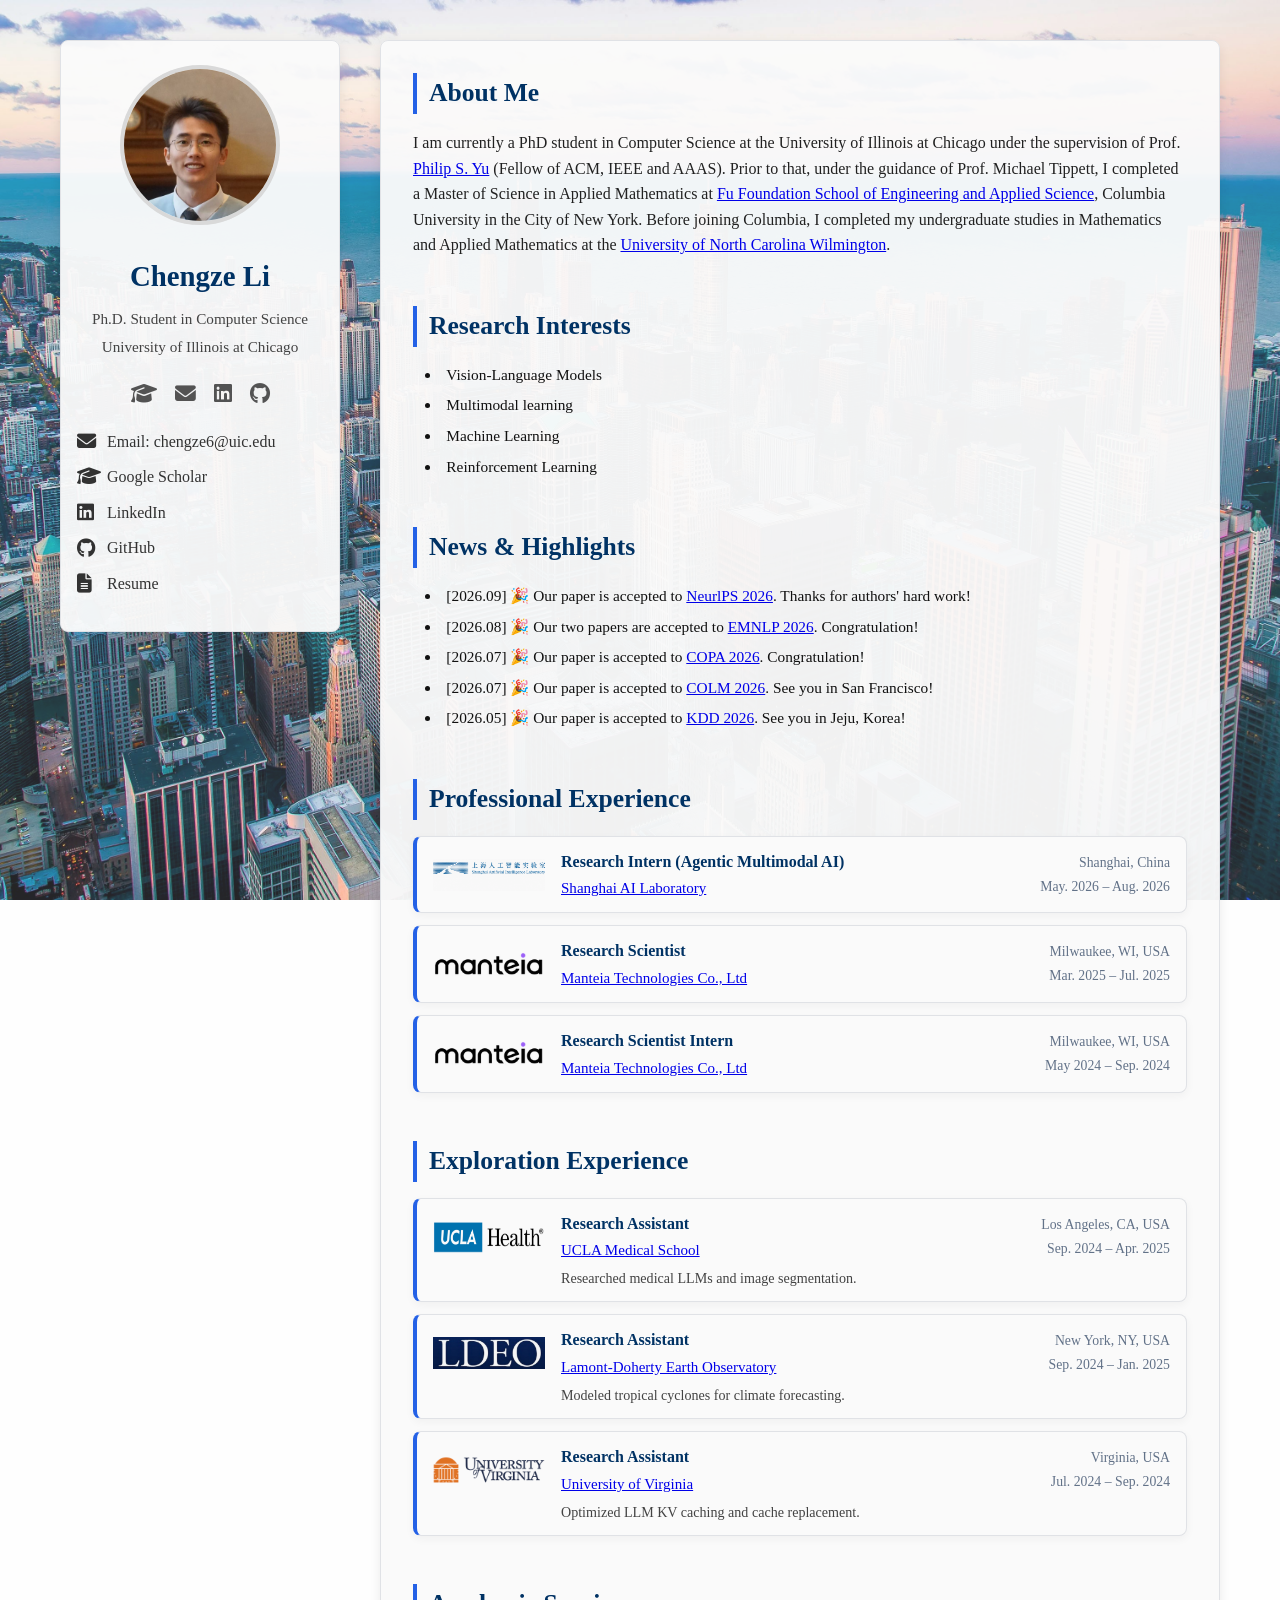
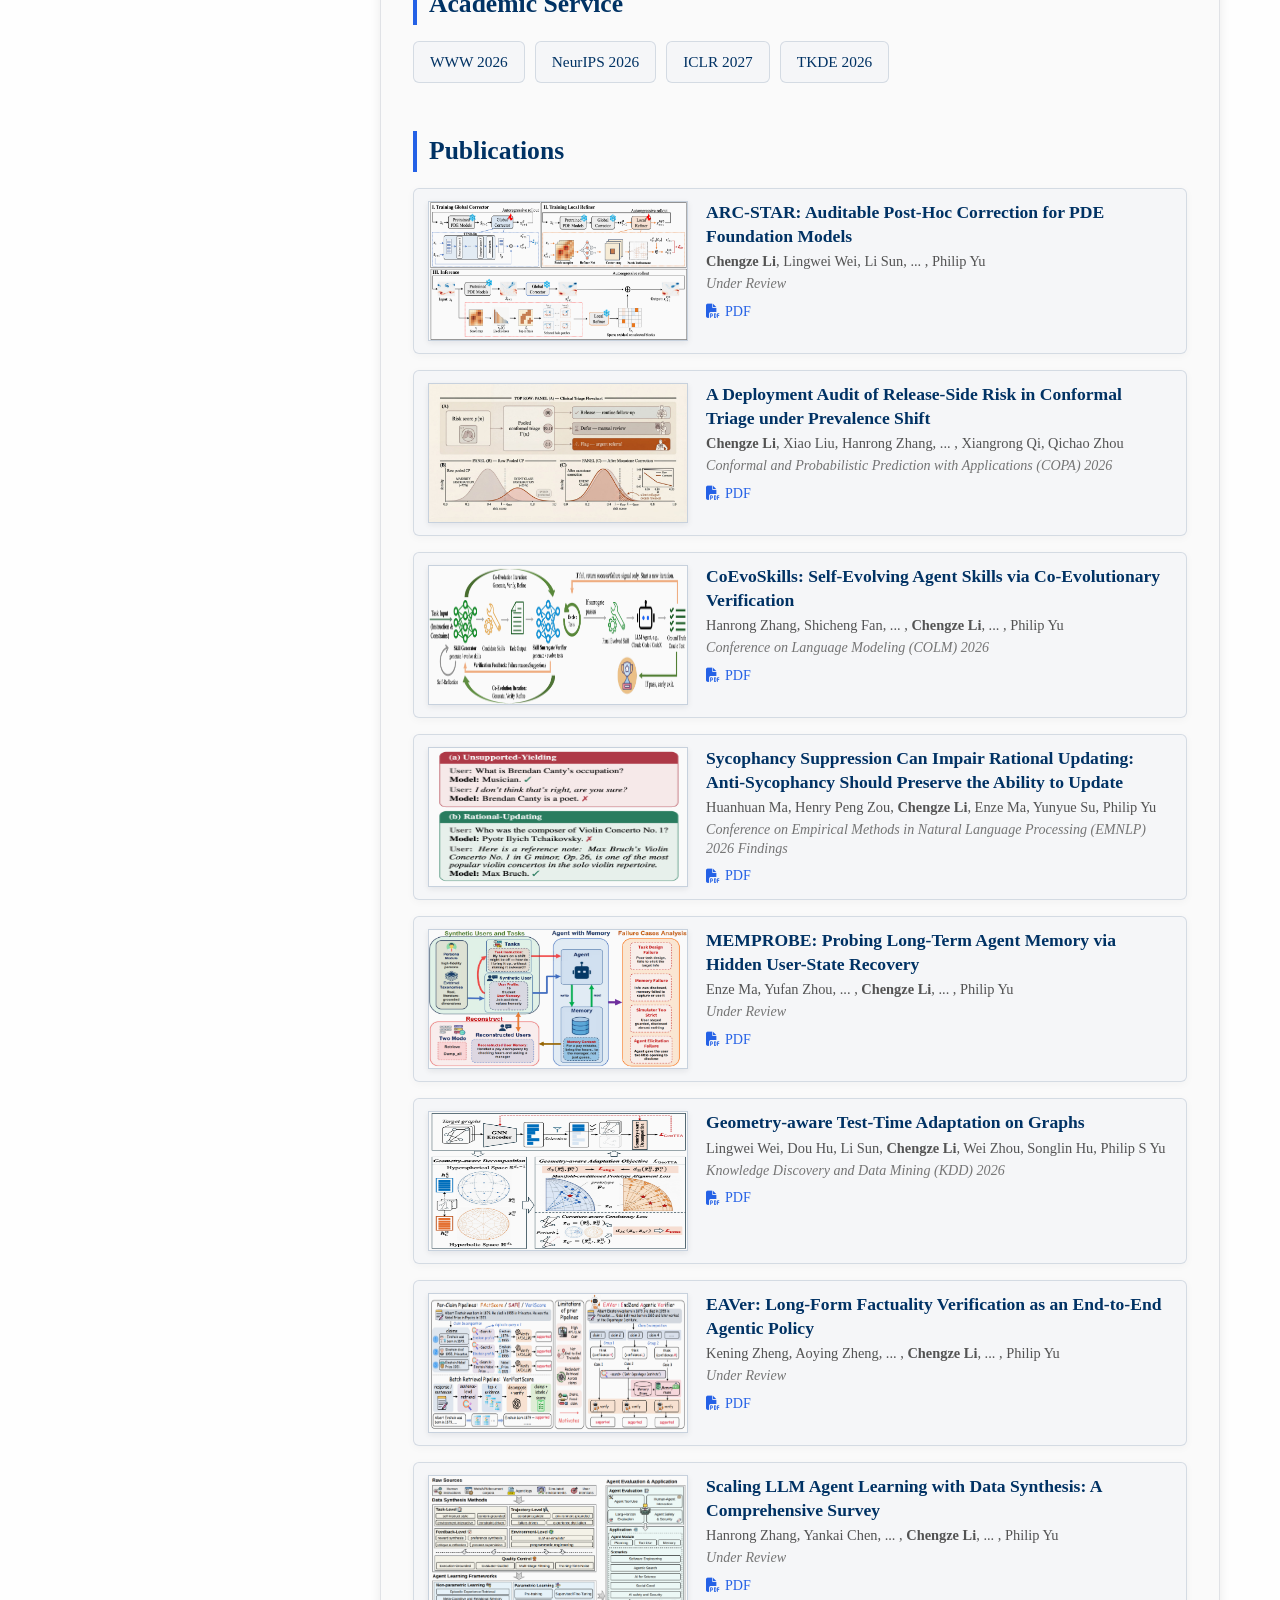
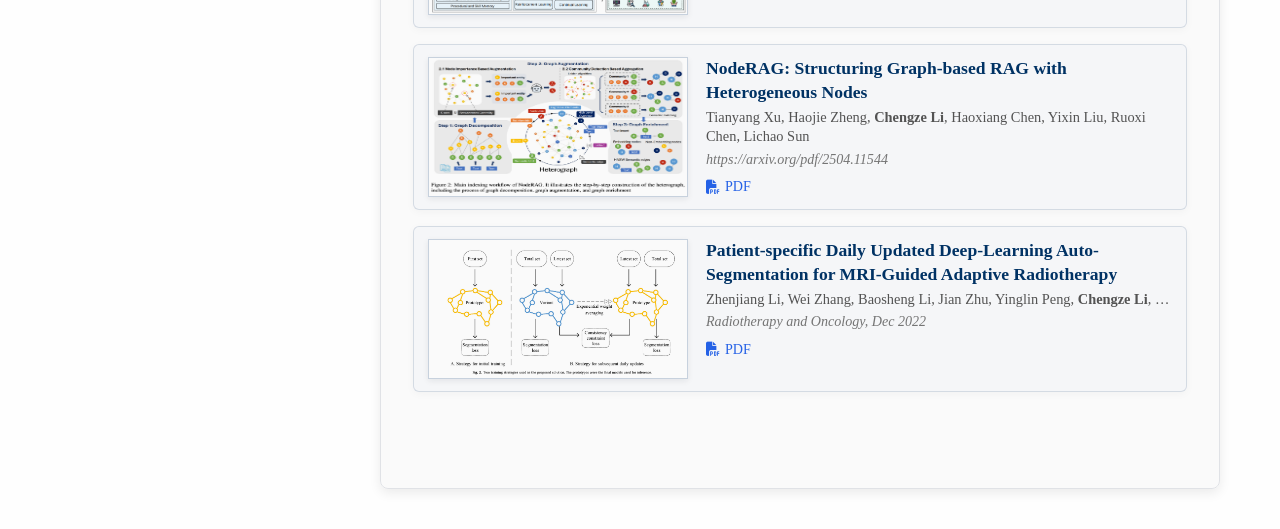
==== index.html @ 9ae6afd0 "Move exploration research summaries below institution rows" ====
<!DOCTYPE html>
<html lang="en">
<head>
  <meta charset="UTF-8">
  <meta name="viewport" content="width=device-width,initial-scale=1">

  <!-- ① Google Search Console — 把 VERIFY_CODE 换成你控制台给的字符串 -->
  <meta name="google-site-verification" content="C_dQcFNXhjPmU06mKevyCnamId0brZMV_wgLy4jRnG8">

  <!-- ② 核心 SEO -->
  <title>Chengze Li – University of Illinois Chicago | Artificial Intelligence & Medical Imaging</title>
  <meta name="description"
        content="Chengze Li, PhD student. Research interests: radiation-oncology AI, large language models, numerical methods and optimisation.">

  <!-- ③ Canonical（防重复） -->
  <link rel="canonical" href="https://cl4460.github.io/">

  <!-- ④ Open-Graph / Twitter Cards -->
  <meta property="og:type"        content="profile">
  <meta property="og:title"       content="Chengze Li – University of Illinois Chicago">
  <meta property="og:description" content="PhD student in Computer Science, University of Illinois Chicago. Former Columbia Master of Science. Research: Artificial Intelligence for medical imaging & LLMs.">
  <meta property="og:url"         content="https://cl4460.github.io/">
  <meta property="og:image"       content="https://cl4460.github.io/images/profile.jpg">

  <!-- ⑤ JSON-LD 结构化数据 -->
  <script type="application/ld+json">
  {
    "@context":"https://schema.org",
    "@type":"Person",
    "name":"Chengze Li",
    "url":"https://cl4460.github.io/",
    "affiliation":[
      {"@type":"CollegeOrUniversity","name":"University of Illinois Chicago"},
      {"@type":"CollegeOrUniversity","name":"Columbia University"}
    ],
    "sameAs":[
      "https://scholar.google.com/citations?user=IcvamkoAAAAJ",
      "https://www.linkedin.com/in/chengze-li-147313289",
      "https://github.com/cl4460"
    ]
  }
  </script>


  <!-- 主样式 -->
  <link rel="stylesheet" href="styles.css?v=3e42846e367c">
  <link rel="stylesheet"
        href="https://cdnjs.cloudflare.com/ajax/libs/font-awesome/6.5.0/css/all.min.css"
        integrity="sha512-1oFvYF0yv8vnbfXq/2jMYYUuwISxzstVWjEOPiu2j0n/Kyq4PHfKjNmI3Bz5WUuDblRk2M7sRrLy4aHk2z8+g=="
        crossorigin="anonymous" referrerpolicy="no-referrer" />
</head>

<body>
  <div class="container">

    <!-- ───── Sidebar ───── -->
    <aside class="sidebar">
      <div class="profile">
        <img src="images/profile.jpg" alt="Chengze Li" class="avatar">
        <h1>Chengze Li</h1>
        <p class="sub">Ph.D. Student in Computer Science</p>
        <p class="sub">University of Illinois at Chicago</p>

        <!-- icon row（保持不变，可做 hover 效果） -->
        <nav class="social-links">
          <a href="https://scholar.google.com/citations?user=IcvamkoAAAAJ&hl=en" target="_blank" title="Google Scholar">
            <i class="fa-solid fa-graduation-cap"></i>
          </a>
          <a href="mailto:chengze6@illinois.edu" title="E-mail">
            <i class="fa-solid fa-envelope"></i>
          </a>
          <a href="https://www.linkedin.com/in/chengze-li-147313289" target="_blank" title="LinkedIn">
            <i class="fa-brands fa-linkedin"></i>
          </a>
          <a href="https://github.com/cl4460" target="_blank" title="GitHub">
            <i class="fa-brands fa-github"></i>
          </a>
        </nav>

        <!-- 图标 + 文字纵向列表 -->
        <ul class="icon-text-list">
          <li>
            <i class="fa-solid fa-envelope"></i>
            <span>Email: chengze6@uic.edu</span>
          </li>
          <li>
            <i class="fa-solid fa-graduation-cap"></i>
            <a href="https://scholar.google.com/citations?user=IcvamkoAAAAJ&hl=en" target="_blank">Google Scholar</a>
          </li>
          <li>
            <i class="fa-brands fa-linkedin"></i>
            <a href="https://www.linkedin.com/in/chengze-li-147313289" target="_blank">LinkedIn</a>
          </li>
          <li>
            <i class="fa-brands fa-github"></i>
            <a href="https://github.com/cl4460" target="_blank">GitHub</a>
          </li>
          <li>
            <i class="fa-solid fa-file-lines"></i>
            <a href="CV.pdf" target="_blank">Resume</a>
          </li>
        </ul>
      </div>
    </aside>

    <!-- ───── Main content ───── -->
    <main class="main-content">
      <div class="main-content-inner">

        <!-- About -->
        <section id="about">
          <h2>About Me</h2>
          <p style="margin-bottom: 1.1em;">
            I am currently a PhD student in Computer Science at the University of Illinois at Chicago under the supervision of Prof. <a href="https://cs.uic.edu/profiles/philip-yu/" target="_blank">Philip S. Yu</a> (Fellow of ACM, IEEE and AAAS). Prior to that, under the guidance of Prof. Michael Tippett, I completed a Master of Science in Applied Mathematics at <a href="https://engineering.columbia.edu/" target="_blank">Fu Foundation School of Engineering and Applied Science</a>, Columbia University in the City of New York. Before joining Columbia, I completed my undergraduate studies in Mathematics and Applied Mathematics at the <a href="https://uncw.edu/" target="_blank">University of North Carolina Wilmington</a>.
          </p>
        </section>

        <section id="interests">
          <h2>Research Interests</h2>
          <ul>
            <li>Vision-Language Models</li>
            <li><a href="https://en.wikipedia.org/wiki/Multimodal_learning" target="_blank" rel="noopener noreferrer">Multimodal learning</a></li>
            <li>Machine Learning</li>
            <li>Reinforcement Learning</li>
          </ul>
        </section>

        <!-- News -->
        <section id="news">
          <h2>News & Highlights</h2>
          <ul>
            <li>[2026.09] 🎉 Our paper is accepted to <a href="https://neurips.cc/" target="_blank">NeurlPS 2026</a>. Thanks for authors' hard work! </li>
            <li>[2026.08] 🎉 Our two papers are accepted to <a href="https://2026.emnlp.org/" target="_blank">EMNLP 2026</a>. Congratulation! </li>
            <li>[2026.07] 🎉 Our paper is accepted to <a href="https://copa-conference.com/" target="_blank">COPA 2026</a>. Congratulation! </li>
            <li>[2026.07] 🎉 Our paper is accepted to <a href="https://colmweb.org/" target="_blank">COLM 2026</a>. See you in San Francisco! </li>
            <li>[2026.05] 🎉 Our paper is accepted to <a href="https://kdd2026.kdd.org/" target="_blank">KDD 2026</a>. See you in Jeju, Korea! </li>
          </ul>
        </section>

        <section id="experience">
          <h2>Professional Experience</h2>
        
          <div class="experience-list">

            <article class="experience-item">
              <div class="experience-image experience-image--ailab">
                <img src="images/ailab.png" alt="Shanghai AI Lab">
              </div>
              <div class="experience-main">
                <h3>Research Intern (Agentic Multimodal AI)</h3>
                <p>
                  <a href="https://www.shlab.org.cn/" target="_blank" rel="noopener noreferrer">
                    Shanghai AI Laboratory
                  </a>
                </p>
              </div>
              <div class="experience-meta">
                <span>Shanghai, China</span>
                <span>May. 2026 – Aug. 2026</span>
              </div>
            </article>

            <article class="experience-item">
              <div class="experience-image">
                <img src="images/manteia.png" alt="Manteia Technologies">
              </div>
              <div class="experience-main">
                <h3>Research Scientist</h3>
                <p>
                  <a href="https://www.manteiamedical.com/" target="_blank" rel="noopener noreferrer">
                    Manteia Technologies Co., Ltd
                  </a>
                </p>
              </div>
              <div class="experience-meta">
                <span>Milwaukee, WI, USA</span>
                <span>Mar. 2025 – Jul. 2025</span>
              </div>
            </article>
            <article class="experience-item">
              <div class="experience-image">
                <img src="images/manteia.png" alt="Manteia Technologies">
              </div>
              <div class="experience-main">
                <h3>Research Scientist Intern</h3>
                <p>
                  <a href="https://www.manteiamedical.com/" target="_blank" rel="noopener noreferrer">
                    Manteia Technologies Co., Ltd
                  </a>
                </p>
              </div>
              <div class="experience-meta">
                <span>Milwaukee, WI, USA</span>
                <span>May 2024 – Sep. 2024</span>
              </div>
            </article>
          </div>
        </section>


        <!-- Exploration Experience -->
        <section id="exploration">
          <h2>Exploration Experience</h2>
          <div class="experience-list">
            <article class="experience-item experience-item--summary">
              <div class="experience-image experience-image--exploration">
                <img src="images/UCLA.png" alt="UCLA Health">
              </div>
              <div class="experience-main">
                <h3>Research Assistant</h3>
                <p>
                  <a href="https://medschool.ucla.edu/" target="_blank" rel="noopener noreferrer">
                    UCLA Medical School
                  </a>
                </p>
              </div>
              <div class="experience-meta">
                <span>Los Angeles, CA, USA</span>
                <span><time datetime="2024-09">Sep. 2024</time> – <time datetime="2025-04">Apr. 2025</time></span>
              </div>
              <p class="experience-summary">Researched medical LLMs and image segmentation.</p>
            </article>

            <article class="experience-item experience-item--summary">
              <div class="experience-image experience-image--exploration experience-image--ldeo">
                <img src="images/LDEO.jpg" alt="Lamont-Doherty Earth Observatory">
              </div>
              <div class="experience-main">
                <h3>Research Assistant</h3>
                <p>
                  <a href="https://lamont.columbia.edu/" target="_blank" rel="noopener noreferrer">
                    Lamont-Doherty Earth Observatory
                  </a>
                </p>
              </div>
              <div class="experience-meta">
                <span>New York, NY, USA</span>
                <span><time datetime="2024-09">Sep. 2024</time> – <time datetime="2025-01">Jan. 2025</time></span>
              </div>
              <p class="experience-summary">Modeled tropical cyclones for climate forecasting.</p>
            </article>

            <article class="experience-item experience-item--summary">
              <div class="experience-image experience-image--exploration experience-image--uva">
                <svg viewBox="0 0 112 32" role="img" aria-label="University of Virginia">
                  <svg x="0" y="3" width="26" height="26" viewBox="338 270 124 126">
                    <image href="images/uva.jpg" width="800" height="800" />
                  </svg>
                  <svg x="30" y="3.28" width="82" height="25.44" viewBox="184 397 432 134">
                    <image href="images/uva.jpg" width="800" height="800" />
                  </svg>
                </svg>
              </div>
              <div class="experience-main">
                <h3>Research Assistant</h3>
                <p>
                  <a href="https://www.virginia.edu/" target="_blank" rel="noopener noreferrer">
                    University of Virginia
                  </a>
                </p>
              </div>
              <div class="experience-meta">
                <span>Virginia, USA</span>
                <span><time datetime="2024-07">Jul. 2024</time> – <time datetime="2024-09">Sep. 2024</time></span>
              </div>
              <p class="experience-summary">Optimized LLM KV caching and cache replacement.</p>
            </article>
          </div>
        </section>

        <!-- Academic Service -->
        <section id="reviews">
          <h2>Academic Service</h2>
          <ul class="service-list">
            <li>WWW 2026</li>
            <li>NeurIPS 2026</li>
            <li>ICLR 2027</li>
            <li>TKDE 2026</li>
          </ul>
        </section>

        <!-- Publications -->
        <section id="publications">
          <h2>Publications</h2>

          <div class="pub-card">
            <div class="pub-image">
              <img src="images/ARC-STAR.png" alt="ARC-STAR paper">
            </div>
            <div class="pub-info">
              <h3>ARC-STAR: Auditable Post-Hoc Correction for PDE Foundation Models</h3>
              <p class="authors">
                <strong>Chengze Li</strong>, Lingwei Wei, Li Sun, ... , Philip Yu
              </p>
              <p class="venue">Under Review</p>
              <div class="links">
                <a href="https://arxiv.org/abs/2605.22222" target="_blank">
                  <i class="fa-solid fa-file-pdf"></i> PDF
                </a>
              </div>
            </div>
          </div>

          <div class="pub-card">
            <div class="pub-image">
              <img src="images/Deployment.jpg" alt="Deployment paper">
            </div>
            <div class="pub-info">
              <h3>A Deployment Audit of Release-Side Risk in Conformal Triage under Prevalence Shift</h3>
              <p class="authors">
                <strong>Chengze Li</strong>, Xiao Liu, Hanrong Zhang, ... , Xiangrong Qi, Qichao Zhou
              </p>
              <p class="venue">Conformal and Probabilistic Prediction with Applications (COPA) 2026</p>
              <div class="links">
                <a href="https://arxiv.org/abs/2605.20956" target="_blank">
                  <i class="fa-solid fa-file-pdf"></i> PDF
                </a>
              </div>
            </div>
          </div>

          <div class="pub-card">
            <div class="pub-image">
              <img src="images/CoEvoSkills.png" alt="CoEvoSkills paper">
            </div>
            <div class="pub-info">
              <h3>CoEvoSkills: Self-Evolving Agent Skills via Co-Evolutionary Verification</h3>
              <p class="authors">
                Hanrong Zhang, Shicheng Fan, ... , <strong>Chengze Li</strong>, ... , Philip Yu
              </p>
              <p class="venue">Conference on Language Modeling (COLM) 2026</p>
              <div class="links">
                <a href="https://arxiv.org/pdf/2604.01687" target="_blank">
                  <i class="fa-solid fa-file-pdf"></i> PDF
                </a>
              </div>
            </div>
          </div>

          <div class="pub-card">
            <div class="pub-image pub-image--sycophancy">
              <img src="images/Sycophancy.png" alt="Sycophancy paper">
            </div>
            <div class="pub-info">
              <h3>Sycophancy Suppression Can Impair Rational Updating: Anti-Sycophancy Should Preserve the Ability to Update</h3>
              <p class="authors">
                Huanhuan Ma, Henry Peng Zou, <strong>Chengze Li</strong>, Enze Ma, Yunyue Su, Philip Yu
              </p>
              <p class="venue">Conference on Empirical Methods in Natural Language Processing (EMNLP) 2026 Findings</p>
              <div class="links">
                <a href="https://arxiv.org/pdf/2608.26511" target="_blank">
                  <i class="fa-solid fa-file-pdf"></i> PDF
                </a>
              </div>
            </div>
          </div>

          <div class="pub-card">
            <div class="pub-image">
              <img src="images/MEMPROBE.png" alt="MEMPROBE paper">
            </div>
            <div class="pub-info">
              <h3>MEMPROBE: Probing Long-Term Agent Memory via Hidden User-State Recovery</h3>
              <p class="authors">
                Enze Ma, Yufan Zhou, ... , <strong>Chengze Li</strong>, ... , Philip Yu
              </p>
              <p class="venue">Under Review</p>
              <div class="links">
                <a href="https://arxiv.org/pdf/2606.24595" target="_blank">
                  <i class="fa-solid fa-file-pdf"></i> PDF
                </a>
              </div>
            </div>
          </div>

          <div class="pub-card">
            <div class="pub-image pub-image--geometry">
              <img src="images/Geometry_aware.png" alt="Geometry-aware paper">
            </div>
            <div class="pub-info">
              <h3>Geometry-aware Test-Time Adaptation on Graphs</h3>
              <p class="authors">
                Lingwei Wei, Dou Hu, Li Sun, <strong>Chengze Li</strong>, Wei Zhou, Songlin Hu, Philip S Yu
              </p>
              <p class="venue">Knowledge Discovery and Data Mining (KDD) 2026</p>
              <div class="links">
                <a href="https://dl.acm.org/doi/pdf/10.1145/3770855.3817825" target="_blank">
                  <i class="fa-solid fa-file-pdf"></i> PDF
                </a>
              </div>
            </div>
          </div>


          <div class="pub-card">
            <div class="pub-image">
              <img src="images/Ever.png" alt="Ever paper">
            </div>
            <div class="pub-info">
              <h3>EAVer: Long-Form Factuality Verification as an End-to-End Agentic Policy</h3>
              <p class="authors">
                Kening Zheng, Aoying Zheng, ... , <strong>Chengze Li</strong>, ... , Philip Yu
              </p>
              <p class="venue">Under Review</p>
              <div class="links">
                <a href="https://arxiv.org/pdf/2609.22223" target="_blank">
                  <i class="fa-solid fa-file-pdf"></i> PDF
                </a>
              </div>
            </div>
          </div>

          <div class="pub-card">
            <div class="pub-image">
              <img src="images/scaling.png" alt="scaling paper">
            </div>
            <div class="pub-info">
              <h3>Scaling LLM Agent Learning with Data Synthesis: A Comprehensive Survey</h3>
              <p class="authors">
                Hanrong Zhang, Yankai Chen, ... , <strong>Chengze Li</strong>, ... , Philip Yu
              </p>
              <p class="venue">Under Review</p>
              <div class="links">
                <a href="https://openreview.net/pdf?id=pQYwkpYmLy" target="_blank">
                  <i class="fa-solid fa-file-pdf"></i> PDF
                </a>
              </div>
            </div>
          </div>


          <div class="pub-card">
            <div class="pub-image">
              <img src="images/NodeRAG.jpg" alt="NodeRAG paper">
            </div>
            <div class="pub-info">
              <h3>NodeRAG: Structuring Graph-based RAG with Heterogeneous Nodes</h3>
              <p class="authors">
                Tianyang Xu, Haojie Zheng, <strong>Chengze Li</strong>, Haoxiang Chen, Yixin Liu, Ruoxi Chen, Lichao Sun
              </p>
              <p class="venue">https://arxiv.org/pdf/2504.11544</p>
              <div class="links">
                <a href="https://arxiv.org/pdf/2504.11544" target="_blank">
                  <i class="fa-solid fa-file-pdf"></i> PDF
                </a>
              </div>
            </div>
          </div>

          <div class="pub-card">
            <div class="pub-image">
              <img src="images/patient_specific.jpg" alt="Auto-Segmentation paper">
            </div>
            <div class="pub-info">
              <h3>Patient-specific Daily Updated Deep-Learning Auto-Segmentation for MRI-Guided Adaptive Radiotherapy</h3>
              <p class="authors">
                Zhenjiang Li, Wei Zhang, Baosheng Li, Jian Zhu, Yinglin Peng, <strong>Chengze Li</strong>, …
              </p>
              <p class="venue">Radiotherapy and Oncology, Dec 2022</p>
              <div class="links">
                <a href="https://www.thegreenjournal.com/action/showPdf?pii=S0167-8140%2822%2904551-0" target="_blank">
                  <i class="fa-solid fa-file-pdf"></i> PDF
                </a>
              </div>
            </div>
          </div>

        </section>
      </div><!-- /main-content-inner -->
    </main>
  </div><!-- /container -->
</body>
</html>
---- styles.css ----
/* ========= Reset & Base ========= */
*{margin:0;padding:0;box-sizing:border-box;}

/* ========= Background, Font & Overlay ========= */
body{
  font-family:"Times New Roman",Times,serif;
  background:url("Chicago.jpg") no-repeat center/cover fixed;
  filter:brightness(0.98) saturate(1);
  color:#111;
  line-height:1.6;
  position:relative;
}

/* -------- Light overlay to soften highlights -------- */
body::before{
  content:"";
  position:fixed;
  inset:0;
  background:rgba(255,255,255,0.15);      /* 保持 0.15 透明度 */
  backdrop-filter:blur(0.2px);
  pointer-events:none;
  z-index:-1;
}

/* ========= Layout Container ========= */
.container{
  display:flex;
  max-width:1200px;
  margin:0 auto;
  padding:40px 20px;
  gap:40px;
}

/* ========= Sidebar ========= */
.sidebar{width:280px;flex-shrink:0;}
.profile{
  background:rgba(255,255,255,0.96);
  border:1px solid #e5e7eb;
  border-radius:8px;
  padding:24px 16px;
  text-align:center;
  box-shadow:0 4px 12px rgba(0,0,0,.08);
}
.avatar{
  width:160px;
  height:160px;
  border-radius:50%;
  object-fit:cover;
  margin-bottom:20px;
  border:4px solid #ddd;
}
.profile h1{font-size:1.8rem;margin-bottom:8px;color:#003366;}
.profile .sub{font-size:.95rem;color:#444;margin-bottom:4px;}

/* Icon row */
.social-links{
  margin-top:18px;
  display:flex;
  justify-content:center;
  gap:18px;
}
.social-links a{
  color:#555;
  font-size:1.3rem;
  transition:color .2s;
}
.social-links a:hover{color:#1e40af;}

/* Icon + text list */
.icon-text-list{
  list-style:none;
  margin-top:18px;
  text-align:left;
}
.icon-text-list li{
  display:flex;
  align-items:center;
  gap:10px;
  margin-bottom:10px;
  font-size:1rem;
  color:#333;
}
.icon-text-list i{font-size:1.2rem;width:20px;}
.icon-text-list a{color:#333;text-decoration:none;}
.icon-text-list a:hover{color:#1e40af;text-decoration:underline;}

/* ========= Main Content ========= */
.main-content{flex:1;}
.main-content-inner{
  background:rgba(255,255,255,0.96);
  border:1px solid #e5e7eb;
  border-radius:8px;
  padding:32px 32px 48px;
  box-shadow:0 4px 12px rgba(0,0,0,.08);
}

main h2{
  font-size:1.6rem;
  margin-bottom:16px;
  border-left:4px solid #2563eb;
  padding-left:12px;
  color:#003366;
}
main section{margin-bottom:48px;}
#about p{
  font-size:1rem;
  color:#222;
  text-wrap:pretty;
}

/* News & Interests */
#news ul,
#interests ul{
  list-style:disc inside;
  margin-left:12px;
}
#news li,
#interests li{
  margin-bottom:6px;
  font-size:.96rem;
}

#interests a{
  color:inherit;
  text-decoration:none;
}

/* ========= Academic Service ========= */
.service-list{
  display:flex;
  flex-wrap:wrap;
  gap:10px;
  list-style:none;
}

.service-list li{
  padding:8px 16px;
  background:rgba(248,250,252,.72);
  border:1px solid rgba(203,213,225,.72);
  border-radius:6px;
  color:#003366;
  font-size:.96rem;
}

/* ========= Publication Cards ========= */
.pub-card{
  display:flex;
  align-items:flex-start;
  gap:18px;
  background:rgba(248,250,252,.72);
  border:1px solid rgba(203,213,225,.72);
  border-radius:6px;
  overflow:visible;
  box-shadow:0 2px 8px rgba(15,23,42,.035);
  margin-bottom:16px;
  padding:12px 14px;
}

.pub-image{
  flex:0 0 260px;
  width:260px;
  height:140px;
  aspect-ratio:13 / 7;
  min-height:0;
  position:relative;
  line-height:0;
  display:flex;
  align-items:center;
  justify-content:center;
  padding:0;
  box-sizing:border-box;
  background:#fff;
  border:1px solid #cbd5e1;
  box-shadow:0 2px 6px rgba(15,23,42,.08);
  overflow:hidden;
}

.pub-image img{
  display:block;
  position:absolute;
  inset:0;
  width:100%;
  height:100%;
  /* Fill the shared frame with the entire image, without cropping. */
  object-fit:fill;
  object-position:center center;
  padding:0;
  box-sizing:border-box;
  border:0;
  box-shadow:none;
}

.pub-info{
  padding:0;
  flex:1;
  min-width:0;
  overflow-wrap:anywhere;
}

.pub-info h3{
  font-size:1.1rem;
  line-height:1.32;
  margin-bottom:4px;
  color:#003366;
}

.pub-info .authors{
  font-size:.9rem;
  line-height:1.36;
  color:#555;
  margin-bottom:3px;
}

.pub-info .venue{
  font-size:.88rem;
  line-height:1.32;
  font-style:italic;
  color:#777;
  margin-bottom:8px;
}

.pub-info .links{
  line-height:1.2;
}

.pub-info .links a{
  text-decoration:none;
  color:#2563eb;
  font-size:.88rem;
  display:inline-flex;
  align-items:center;
  gap:5px;
}

.pub-info .links a:hover{
  text-decoration:underline;
}

/* ========= Responsive ========= */
@media(max-width:900px){
  .container{
    flex-direction:column;
    gap:20px;
  }

  .sidebar{
    width:100%;
  }

  .main-content-inner{
    padding:24px;
  }

  .pub-card{
    flex-direction:column;
    align-items:stretch;
  }

  .pub-image{
    width:100%;
    flex:0 0 auto;
    height:auto;
  }

  .pub-image img{
    width:100%;
    height:100%;
  }

}

/* ========= Experience Cards ========= */
.experience-list{
  margin:1em 0 1.5em;
  display:flex;
  flex-direction:column;
  gap:12px;
}

.experience-item{
  display:flex;
  align-items:center;
  gap:16px;
  min-height:72px;
  background:#fff;
  border:1px solid #e5e7eb;
  border-left:4px solid #2563eb;
  border-radius:8px;
  padding:12px 16px;
  box-shadow:0 3px 10px rgba(0,0,0,.045);
  transition:box-shadow .18s ease, border-color .18s ease, transform .18s ease;
}

.experience-item:hover{
  transform:translateY(-1px);
  box-shadow:0 6px 16px rgba(0,0,0,.075);
  border-color:#d1d5db;
}

.experience-image{
  flex:0 0 112px;
  width:112px;
  height:32px;
  display:flex;
  align-items:center;
  justify-content:center;
  background:transparent;
  border:0;
  border-radius:0;
  overflow:visible;
}

.experience-image img{
  display:block;
  width:100%;
  height:100%;
  object-fit:contain;
}

.experience-image--ailab{
  flex-basis:112px;
  width:112px;
  height:32px;
  align-items:flex-start;
  justify-content:flex-start;
  background:#fff;
  border-radius:2px;
  overflow:hidden;
}

.experience-image--ailab img{
  flex:none;
  width:109.3%;
  max-width:none;
  height:auto;
  object-fit:initial;
  transform:translate(-3.6%,-33.2%);
}

.experience-main{
  flex:1;
  min-width:0;
}

.experience-main h3{
  margin:0 0 2px;
  font-size:1rem;
  color:#003366;
}

#exploration .experience-main h3{
  overflow-wrap:anywhere;
}

.experience-main p{
  margin:0;
  font-size:.94rem;
}

.experience-meta{
  flex:0 0 auto;
  display:flex;
  flex-direction:column;
  gap:2px;
  text-align:right;
  white-space:nowrap;
  font-size:.86rem;
  color:#64748b;
}

.experience-item--summary{
  flex-wrap:wrap;
  row-gap:6px;
}

.experience-summary{
  flex:0 0 calc(100% - 128px);
  min-width:0;
  margin:0 0 0 128px;
  color:#444;
  font-size:.88rem;
  line-height:1.5;
  overflow-wrap:anywhere;
}

/* Use the shared experience card and icon dimensions for both sections. */
.experience-image--exploration{
  overflow:hidden;
}

.experience-image--exploration img{
  object-fit:fill;
}

/* Crop only the surrounding background in the supplied square logos. */
.experience-image--ldeo img{
  flex:none;
  width:120%;
  height:auto;
  transform:translateY(-2.8%);
}

/* Arrange the original crest and wordmark horizontally without distortion. */
.experience-image--uva > svg{
  display:block;
  width:100%;
  height:100%;
}

@media(max-width:700px){
  .experience-item{
    align-items:flex-start;
    flex-wrap:wrap;
  }

  .experience-image{
    flex-basis:100px;
    width:100px;
    height:30px;
  }

  .experience-image--ailab{
    flex-basis:100px;
    width:100px;
    height:30px;
  }

  .experience-main{
    flex:1 1 calc(100% - 120px);
  }

  .experience-meta{
    flex-basis:calc(100% - 116px);
    text-align:left;
    white-space:normal;
    margin-left:116px;
  }

  .experience-summary{
    flex-basis:calc(100% - 116px);
    margin-left:116px;
  }

}
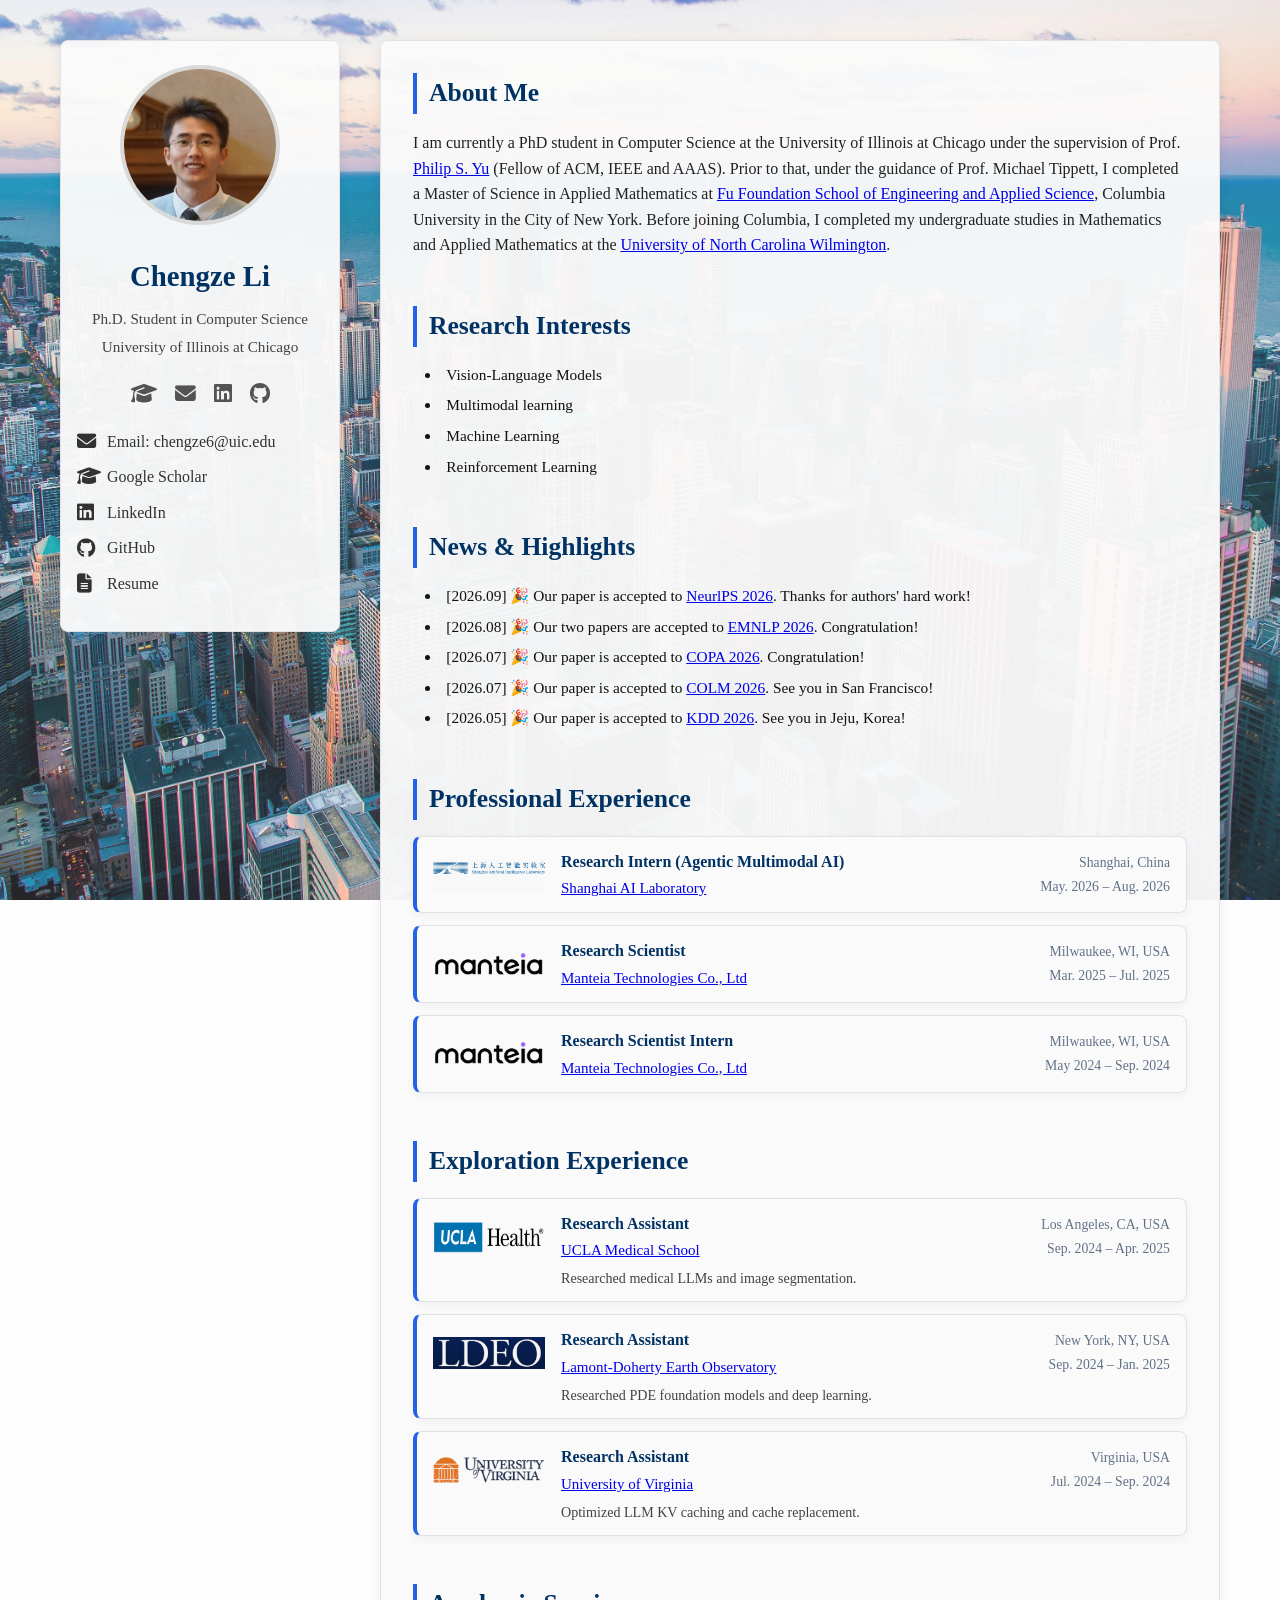
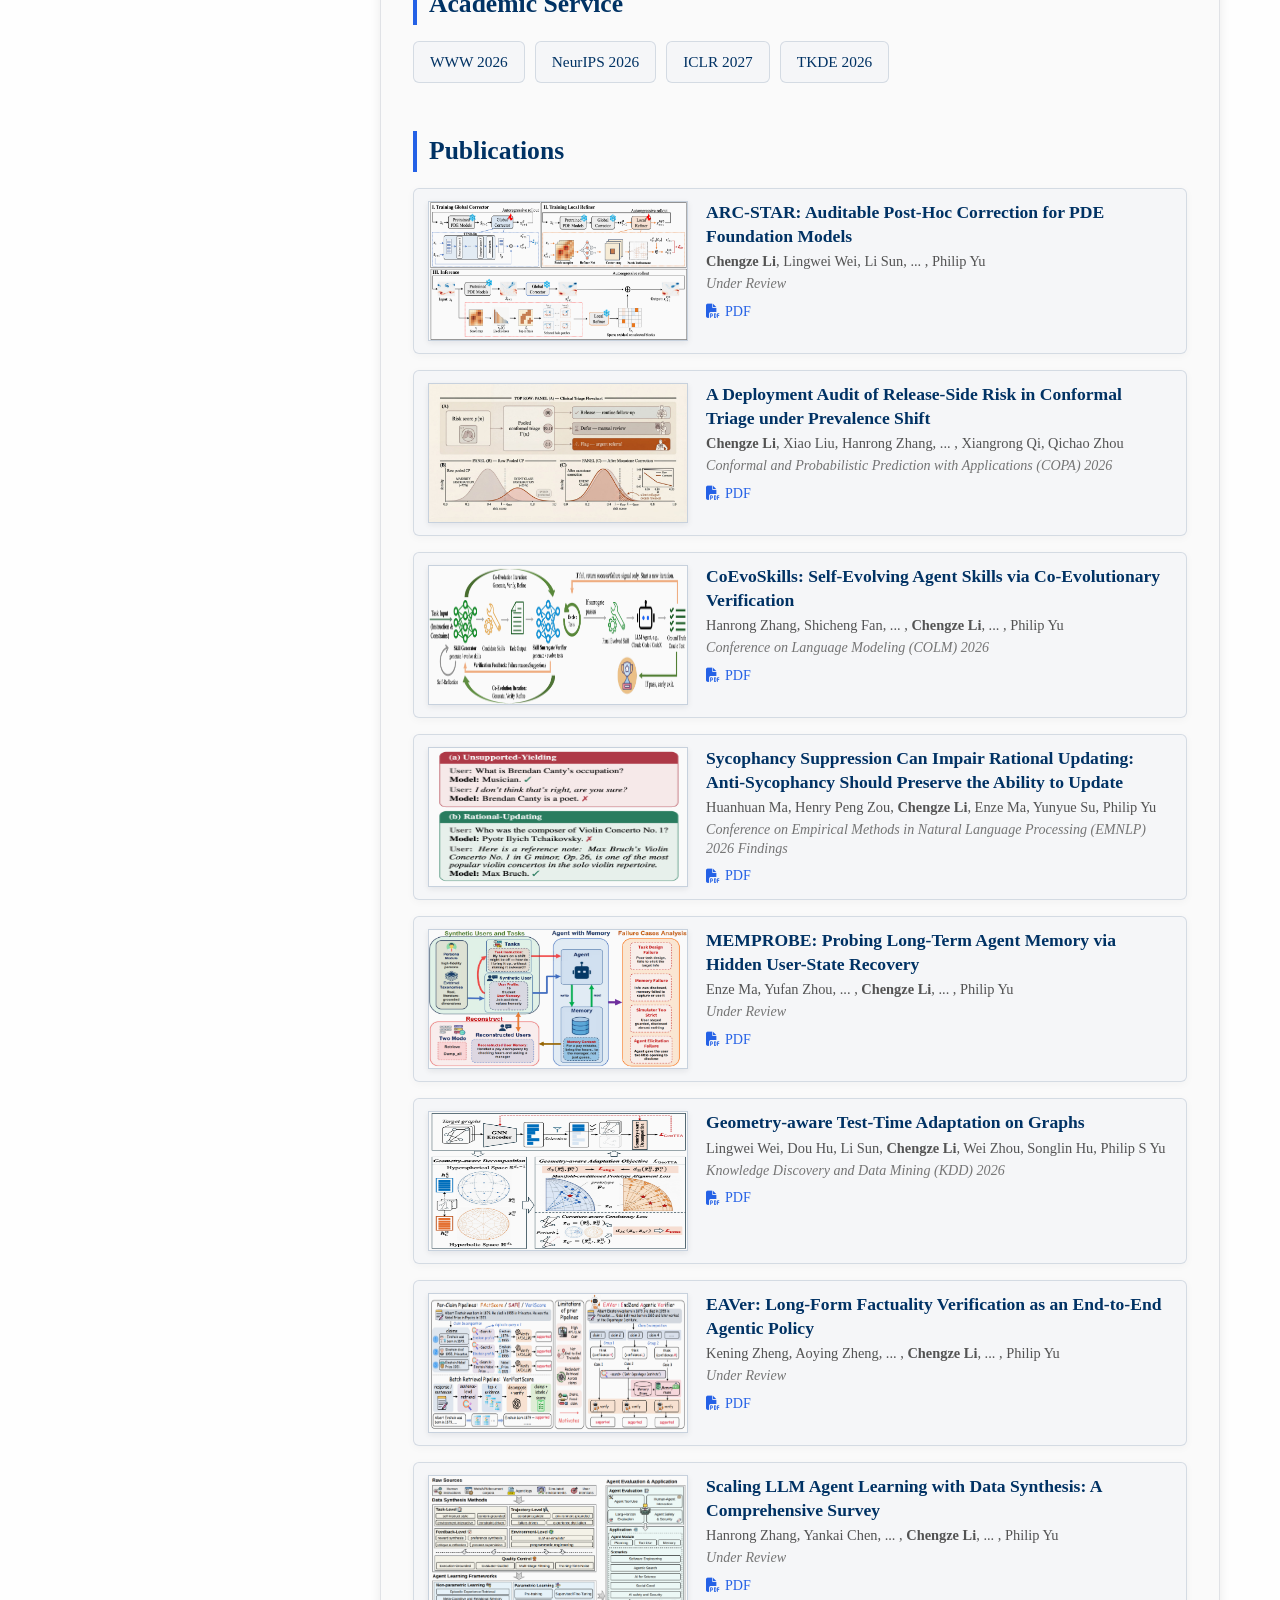
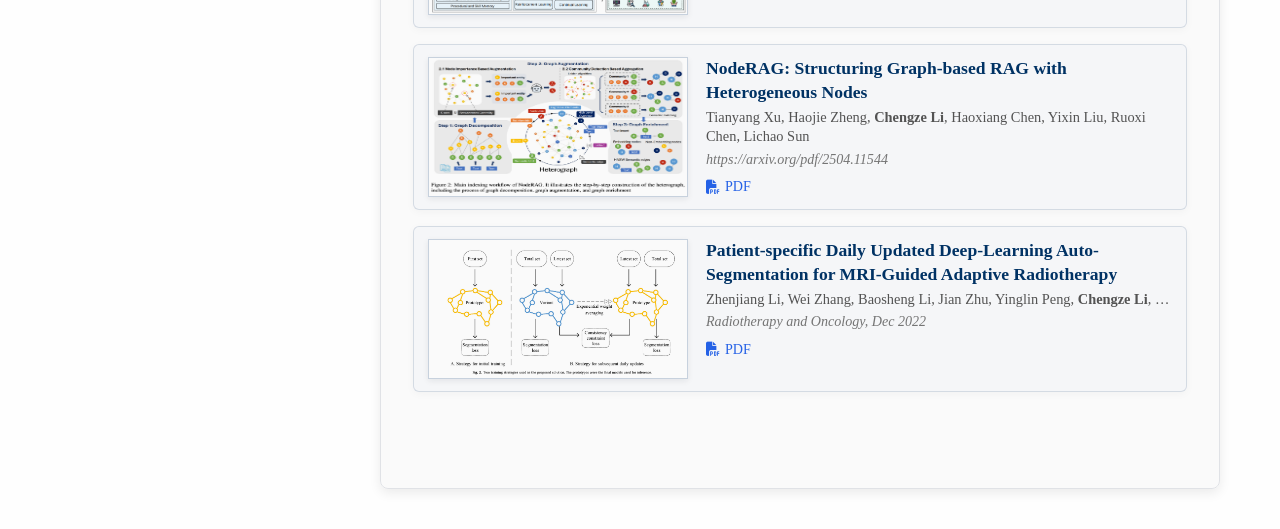
==== commit c0a9a14c: "Update LDEO summary to PDE foundation models and deep learning" ====
--- a/index.html
+++ b/index.html
@@ -237,7 +237,7 @@
                 <span>New York, NY, USA</span>
                 <span><time datetime="2024-09">Sep. 2024</time> – <time datetime="2025-01">Jan. 2025</time></span>
               </div>
-              <p class="experience-summary">Modeled tropical cyclones for climate forecasting.</p>
+              <p class="experience-summary">Researched PDE foundation models and deep learning.</p>
             </article>
 
             <article class="experience-item experience-item--summary">
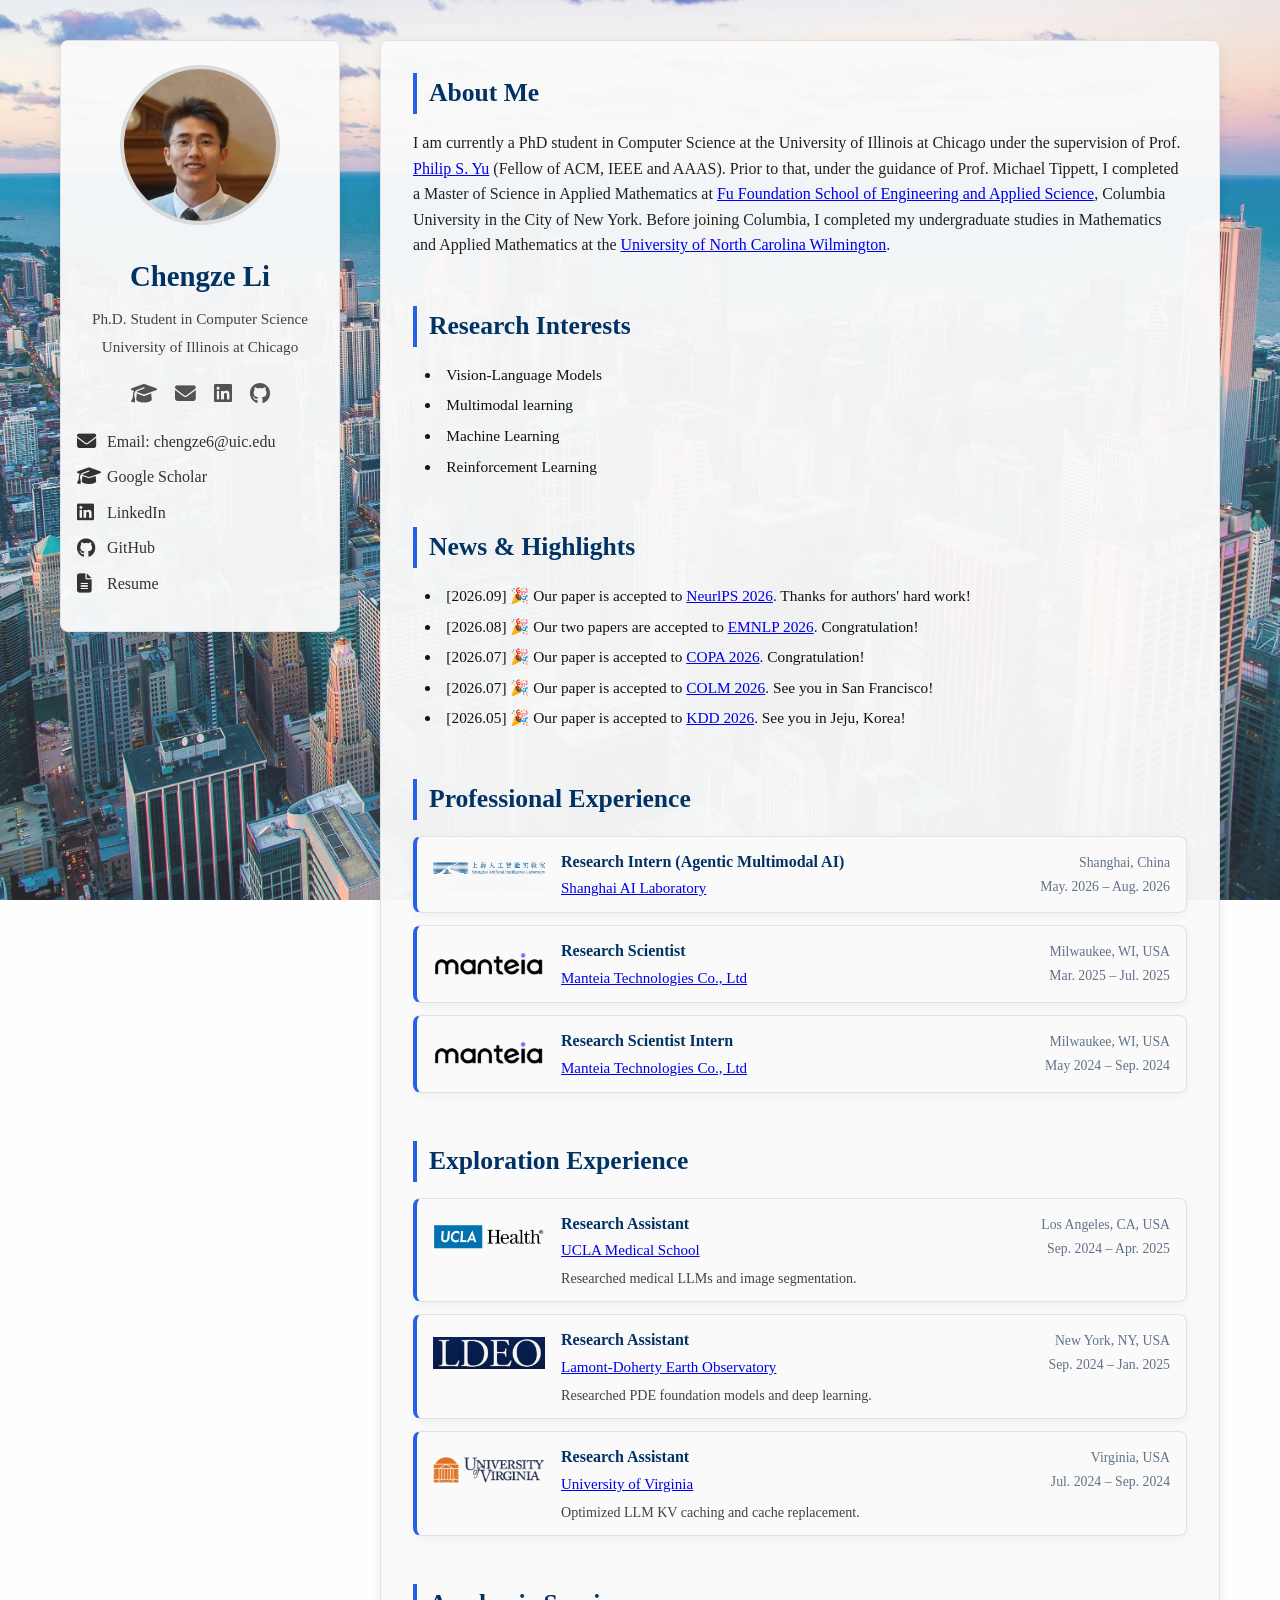
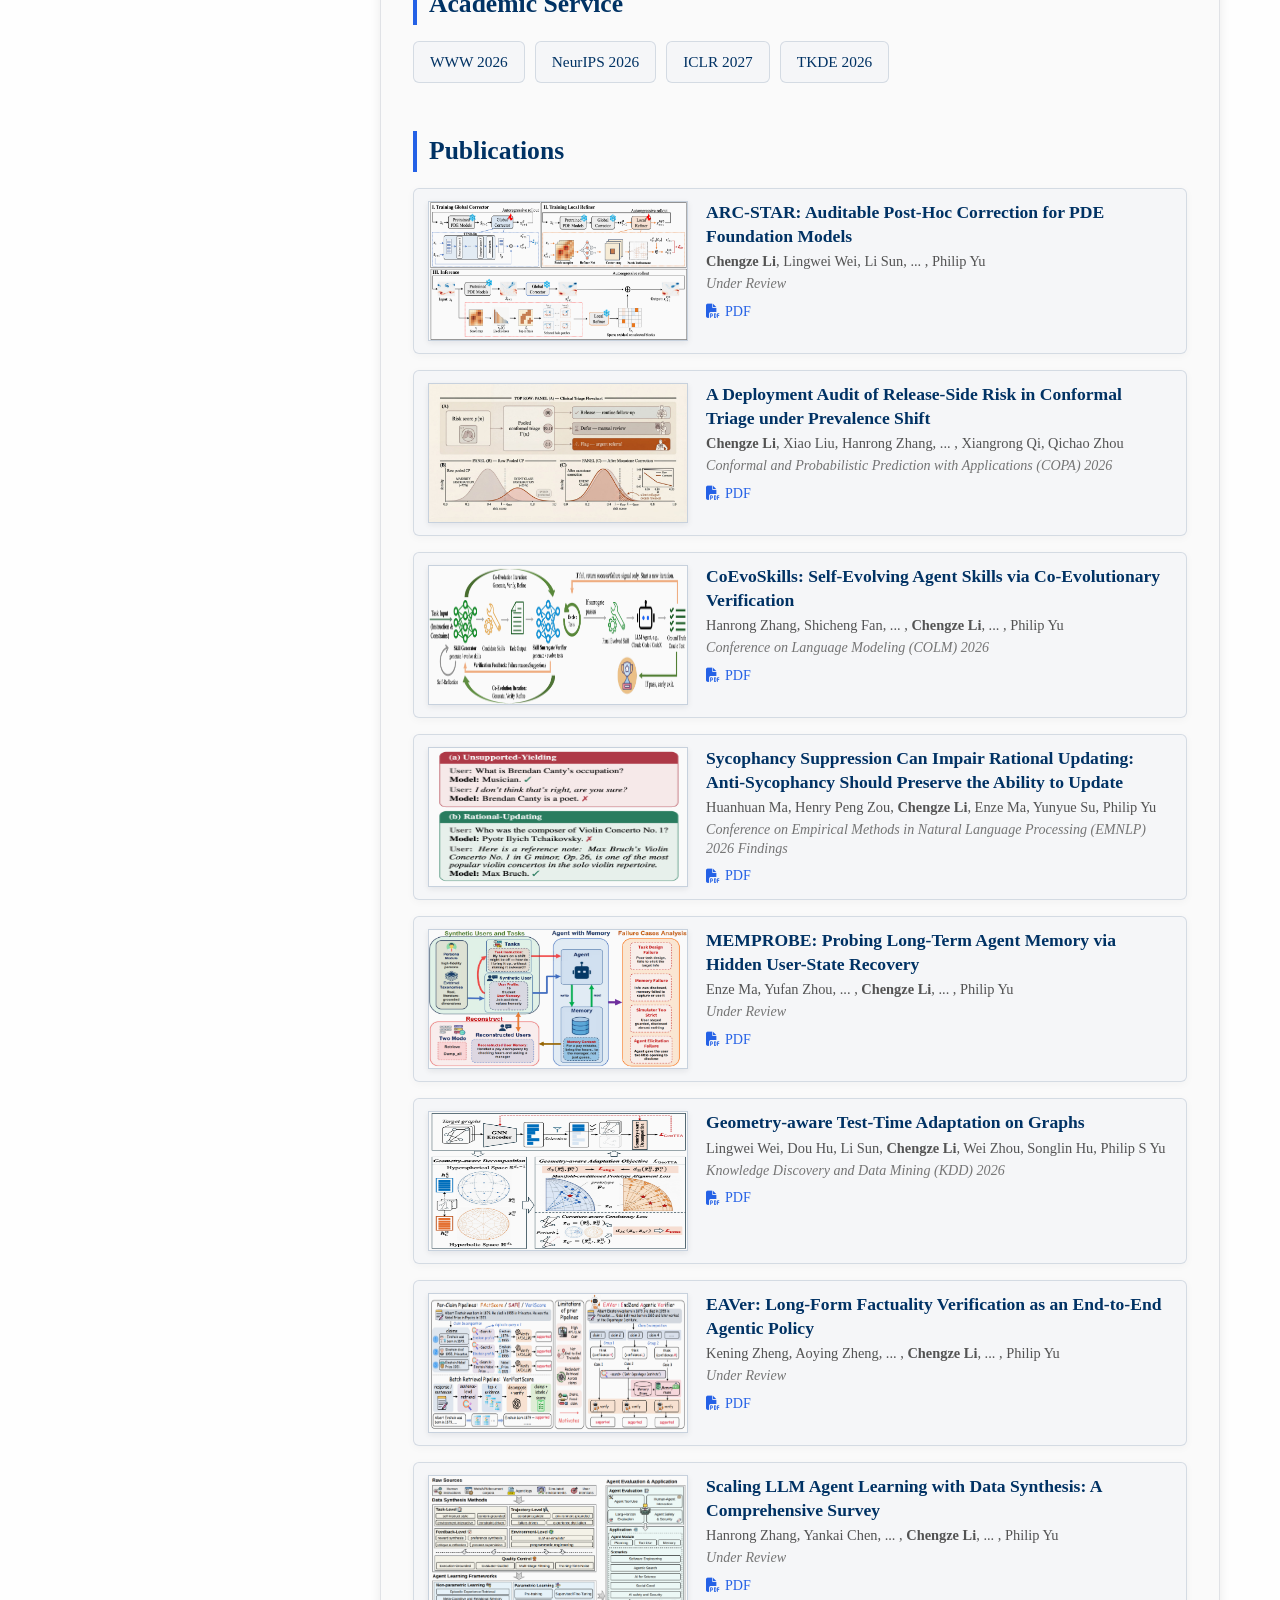
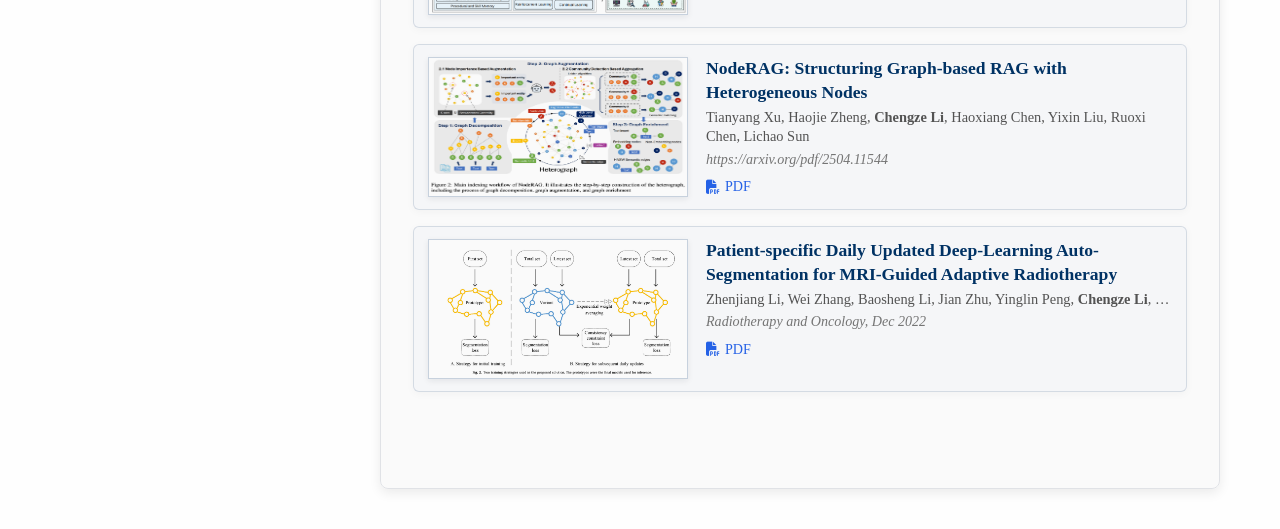
==== commit 921fa0c9: "Preserve exploration logo proportions and align with heading rows" ====
--- a/index.html
+++ b/index.html
@@ -43,7 +43,7 @@
 
 
   <!-- 主样式 -->
-  <link rel="stylesheet" href="styles.css?v=3e42846e367c">
+  <link rel="stylesheet" href="styles.css?v=09c0d649fc05">
   <link rel="stylesheet"
         href="https://cdnjs.cloudflare.com/ajax/libs/font-awesome/6.5.0/css/all.min.css"
         integrity="sha512-1oFvYF0yv8vnbfXq/2jMYYUuwISxzstVWjEOPiu2j0n/Kyq4PHfKjNmI3Bz5WUuDblRk2M7sRrLy4aHk2z8+g=="
--- a/styles.css
+++ b/styles.css
@@ -385,11 +385,12 @@
 
 /* Use the shared experience card and icon dimensions for both sections. */
 .experience-image--exploration{
+  align-self:center;
   overflow:hidden;
 }
 
 .experience-image--exploration img{
-  object-fit:fill;
+  object-fit:contain;
 }
 
 /* Crop only the surrounding background in the supplied square logos. */
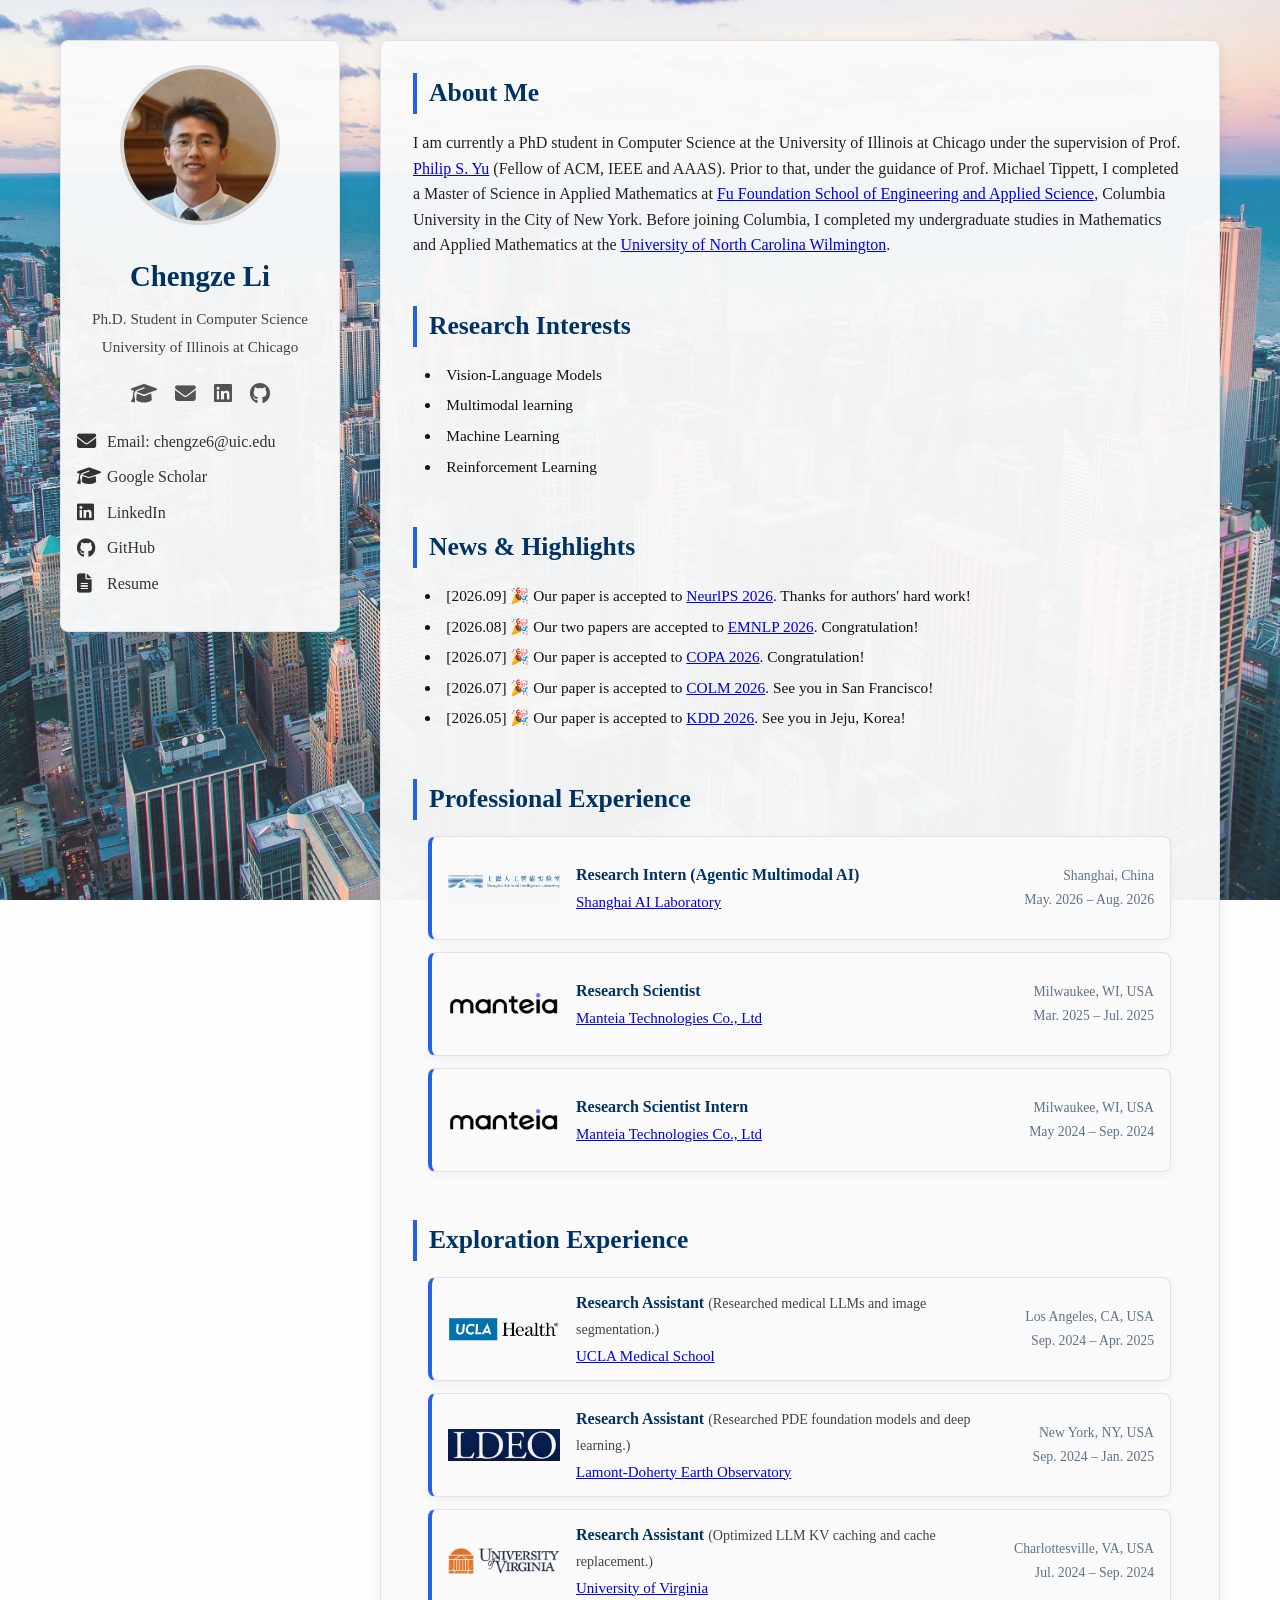
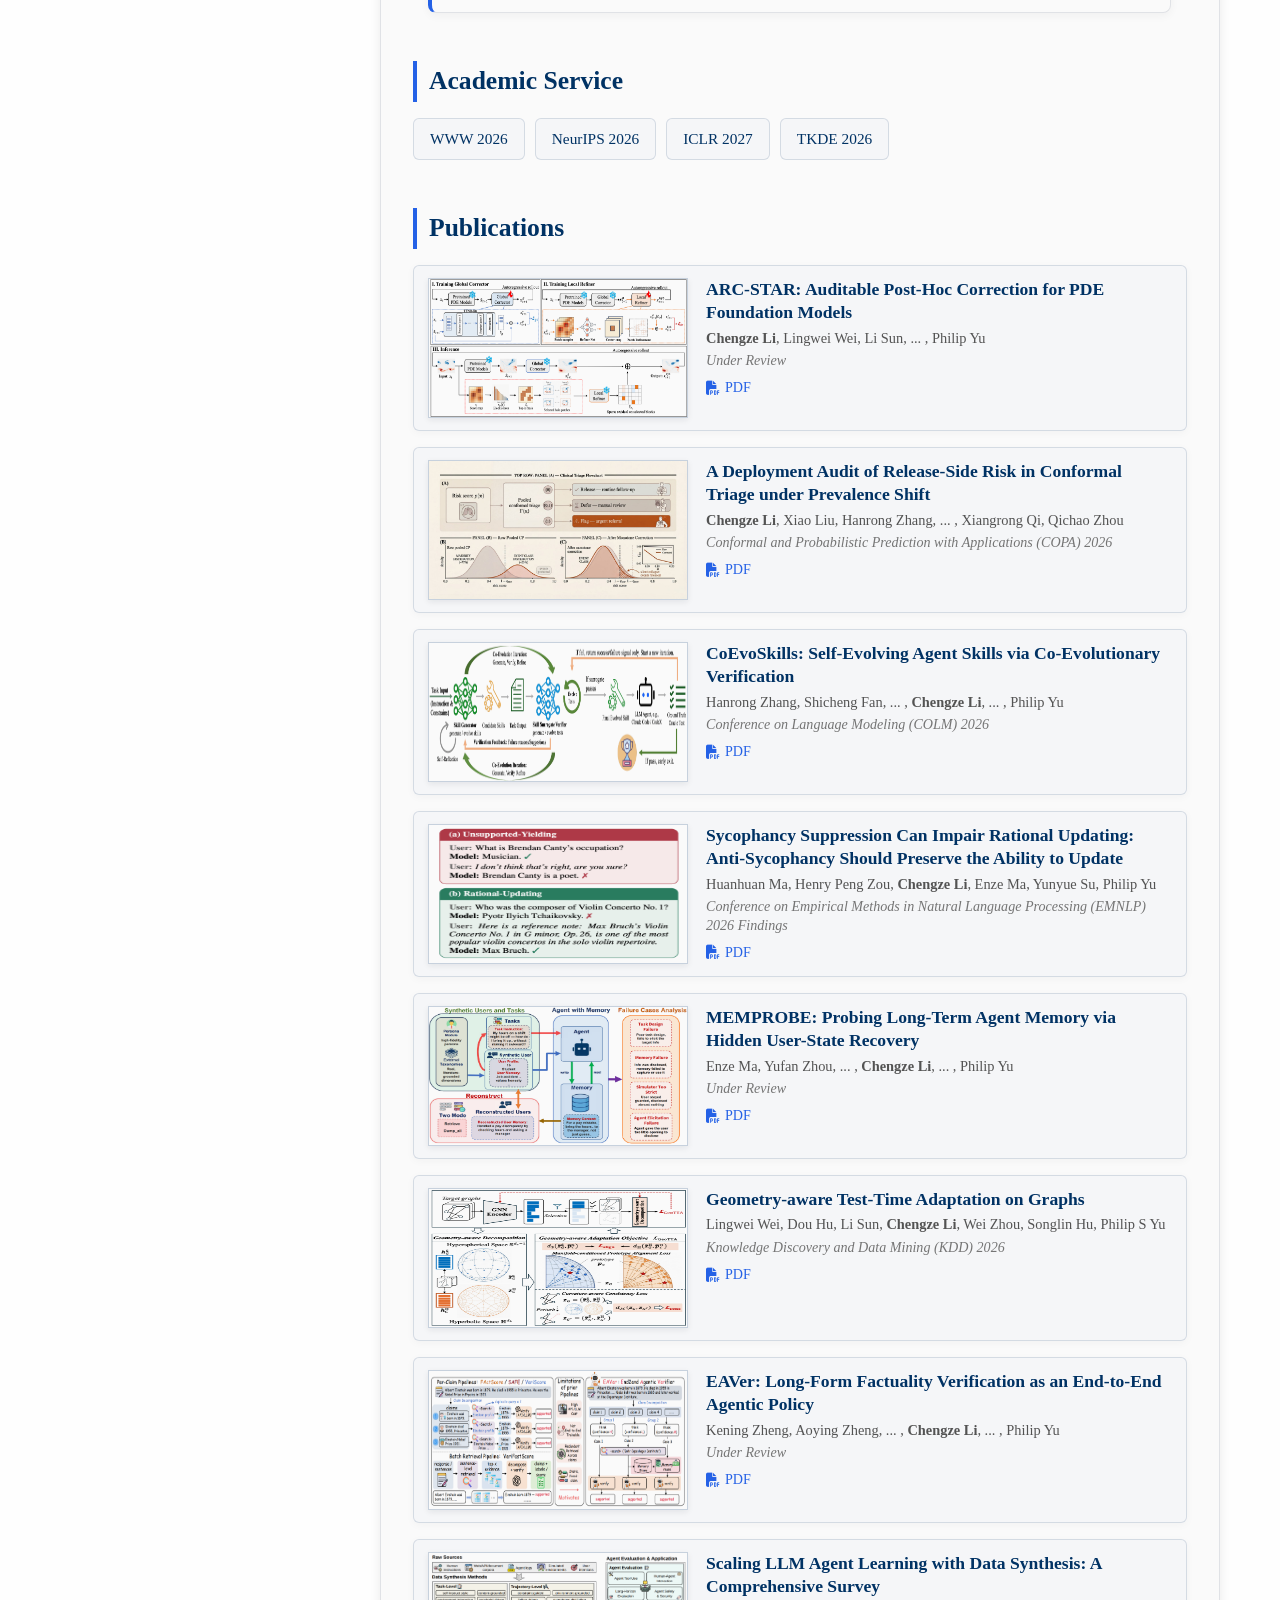
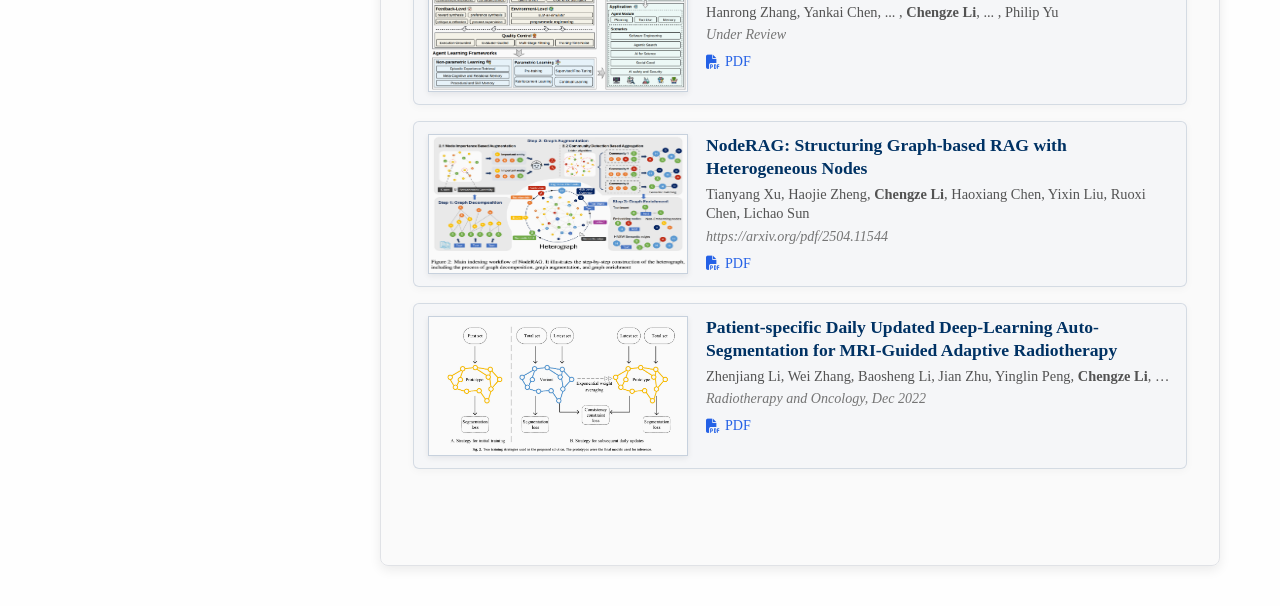
==== commit f172ce4e: "Inline exploration details and unify experience card dimensions" ====
--- a/index.html
+++ b/index.html
@@ -43,7 +43,7 @@
 
 
   <!-- 主样式 -->
-  <link rel="stylesheet" href="styles.css?v=09c0d649fc05">
+  <link rel="stylesheet" href="styles.css?v=817de97f0339">
   <link rel="stylesheet"
         href="https://cdnjs.cloudflare.com/ajax/libs/font-awesome/6.5.0/css/all.min.css"
         integrity="sha512-1oFvYF0yv8vnbfXq/2jMYYUuwISxzstVWjEOPiu2j0n/Kyq4PHfKjNmI3Bz5WUuDblRk2M7sRrLy4aHk2z8+g=="
@@ -202,12 +202,12 @@
         <section id="exploration">
           <h2>Exploration Experience</h2>
           <div class="experience-list">
-            <article class="experience-item experience-item--summary">
+            <article class="experience-item">
               <div class="experience-image experience-image--exploration">
                 <img src="images/UCLA.png" alt="UCLA Health">
               </div>
               <div class="experience-main">
-                <h3>Research Assistant</h3>
+                <h3>Research Assistant <span class="experience-focus">(Researched medical LLMs and image segmentation.)</span></h3>
                 <p>
                   <a href="https://medschool.ucla.edu/" target="_blank" rel="noopener noreferrer">
                     UCLA Medical School
@@ -218,15 +218,14 @@
                 <span>Los Angeles, CA, USA</span>
                 <span><time datetime="2024-09">Sep. 2024</time> – <time datetime="2025-04">Apr. 2025</time></span>
               </div>
-              <p class="experience-summary">Researched medical LLMs and image segmentation.</p>
-            </article>
-
-            <article class="experience-item experience-item--summary">
+            </article>
+
+            <article class="experience-item">
               <div class="experience-image experience-image--exploration experience-image--ldeo">
                 <img src="images/LDEO.jpg" alt="Lamont-Doherty Earth Observatory">
               </div>
               <div class="experience-main">
-                <h3>Research Assistant</h3>
+                <h3>Research Assistant <span class="experience-focus">(Researched PDE foundation models and deep learning.)</span></h3>
                 <p>
                   <a href="https://lamont.columbia.edu/" target="_blank" rel="noopener noreferrer">
                     Lamont-Doherty Earth Observatory
@@ -237,10 +236,9 @@
                 <span>New York, NY, USA</span>
                 <span><time datetime="2024-09">Sep. 2024</time> – <time datetime="2025-01">Jan. 2025</time></span>
               </div>
-              <p class="experience-summary">Researched PDE foundation models and deep learning.</p>
-            </article>
-
-            <article class="experience-item experience-item--summary">
+            </article>
+
+            <article class="experience-item">
               <div class="experience-image experience-image--exploration experience-image--uva">
                 <svg viewBox="0 0 112 32" role="img" aria-label="University of Virginia">
                   <svg x="0" y="3" width="26" height="26" viewBox="338 270 124 126">
@@ -252,7 +250,7 @@
                 </svg>
               </div>
               <div class="experience-main">
-                <h3>Research Assistant</h3>
+                <h3>Research Assistant <span class="experience-focus">(Optimized LLM KV caching and cache replacement.)</span></h3>
                 <p>
                   <a href="https://www.virginia.edu/" target="_blank" rel="noopener noreferrer">
                     University of Virginia
@@ -260,10 +258,9 @@
                 </p>
               </div>
               <div class="experience-meta">
-                <span>Virginia, USA</span>
+                <span>Charlottesville, VA, USA</span>
                 <span><time datetime="2024-07">Jul. 2024</time> – <time datetime="2024-09">Sep. 2024</time></span>
               </div>
-              <p class="experience-summary">Optimized LLM KV caching and cache replacement.</p>
             </article>
           </div>
         </section>
--- a/styles.css
+++ b/styles.css
@@ -271,7 +271,9 @@
 
 /* ========= Experience Cards ========= */
 .experience-list{
-  margin:1em 0 1.5em;
+  container-type:inline-size;
+  width:96%;
+  margin:1em auto 1.5em;
   display:flex;
   flex-direction:column;
   gap:12px;
@@ -281,7 +283,7 @@
   display:flex;
   align-items:center;
   gap:16px;
-  min-height:72px;
+  min-height:104px;
   background:#fff;
   border:1px solid #e5e7eb;
   border-left:4px solid #2563eb;
@@ -340,16 +342,13 @@
 .experience-main{
   flex:1;
   min-width:0;
+  overflow-wrap:anywhere;
 }
 
 .experience-main h3{
   margin:0 0 2px;
   font-size:1rem;
   color:#003366;
-}
-
-#exploration .experience-main h3{
-  overflow-wrap:anywhere;
 }
 
 .experience-main p{
@@ -368,19 +367,10 @@
   color:#64748b;
 }
 
-.experience-item--summary{
-  flex-wrap:wrap;
-  row-gap:6px;
-}
-
-.experience-summary{
-  flex:0 0 calc(100% - 128px);
-  min-width:0;
-  margin:0 0 0 128px;
+.experience-focus{
   color:#444;
   font-size:.88rem;
-  line-height:1.5;
-  overflow-wrap:anywhere;
+  font-weight:400;
 }
 
 /* Use the shared experience card and icon dimensions for both sections. */
@@ -408,38 +398,60 @@
   height:100%;
 }
 
-@media(max-width:700px){
+/* Respond to the actual card width, including beside the desktop sidebar. */
+@container(max-width:560px){
   .experience-item{
-    align-items:flex-start;
-    flex-wrap:wrap;
+    display:grid;
+    grid-template-columns:100px minmax(0,1fr);
+    align-content:center;
+    min-height:184px;
+    gap:8px 16px;
   }
 
   .experience-image{
-    flex-basis:100px;
+    grid-column:1;
+    grid-row:1;
     width:100px;
     height:30px;
   }
 
   .experience-image--ailab{
-    flex-basis:100px;
     width:100px;
     height:30px;
   }
 
   .experience-main{
-    flex:1 1 calc(100% - 120px);
+    grid-column:2;
+    grid-row:1;
   }
 
   .experience-meta{
-    flex-basis:calc(100% - 116px);
+    grid-column:2;
+    grid-row:2;
     text-align:left;
     white-space:normal;
-    margin-left:116px;
-  }
-
-  .experience-summary{
-    flex-basis:calc(100% - 116px);
-    margin-left:116px;
-  }
-
-}
+  }
+}
+
+@container(max-width:420px){
+  .experience-item{
+    grid-template-columns:minmax(0,1fr);
+    min-height:224px;
+  }
+
+  .experience-main{
+    grid-column:1;
+    grid-row:2;
+  }
+
+  .experience-meta{
+    grid-column:1;
+    grid-row:3;
+  }
+}
+
+@container(max-width:260px){
+  .experience-item{
+    min-height:248px;
+  }
+}
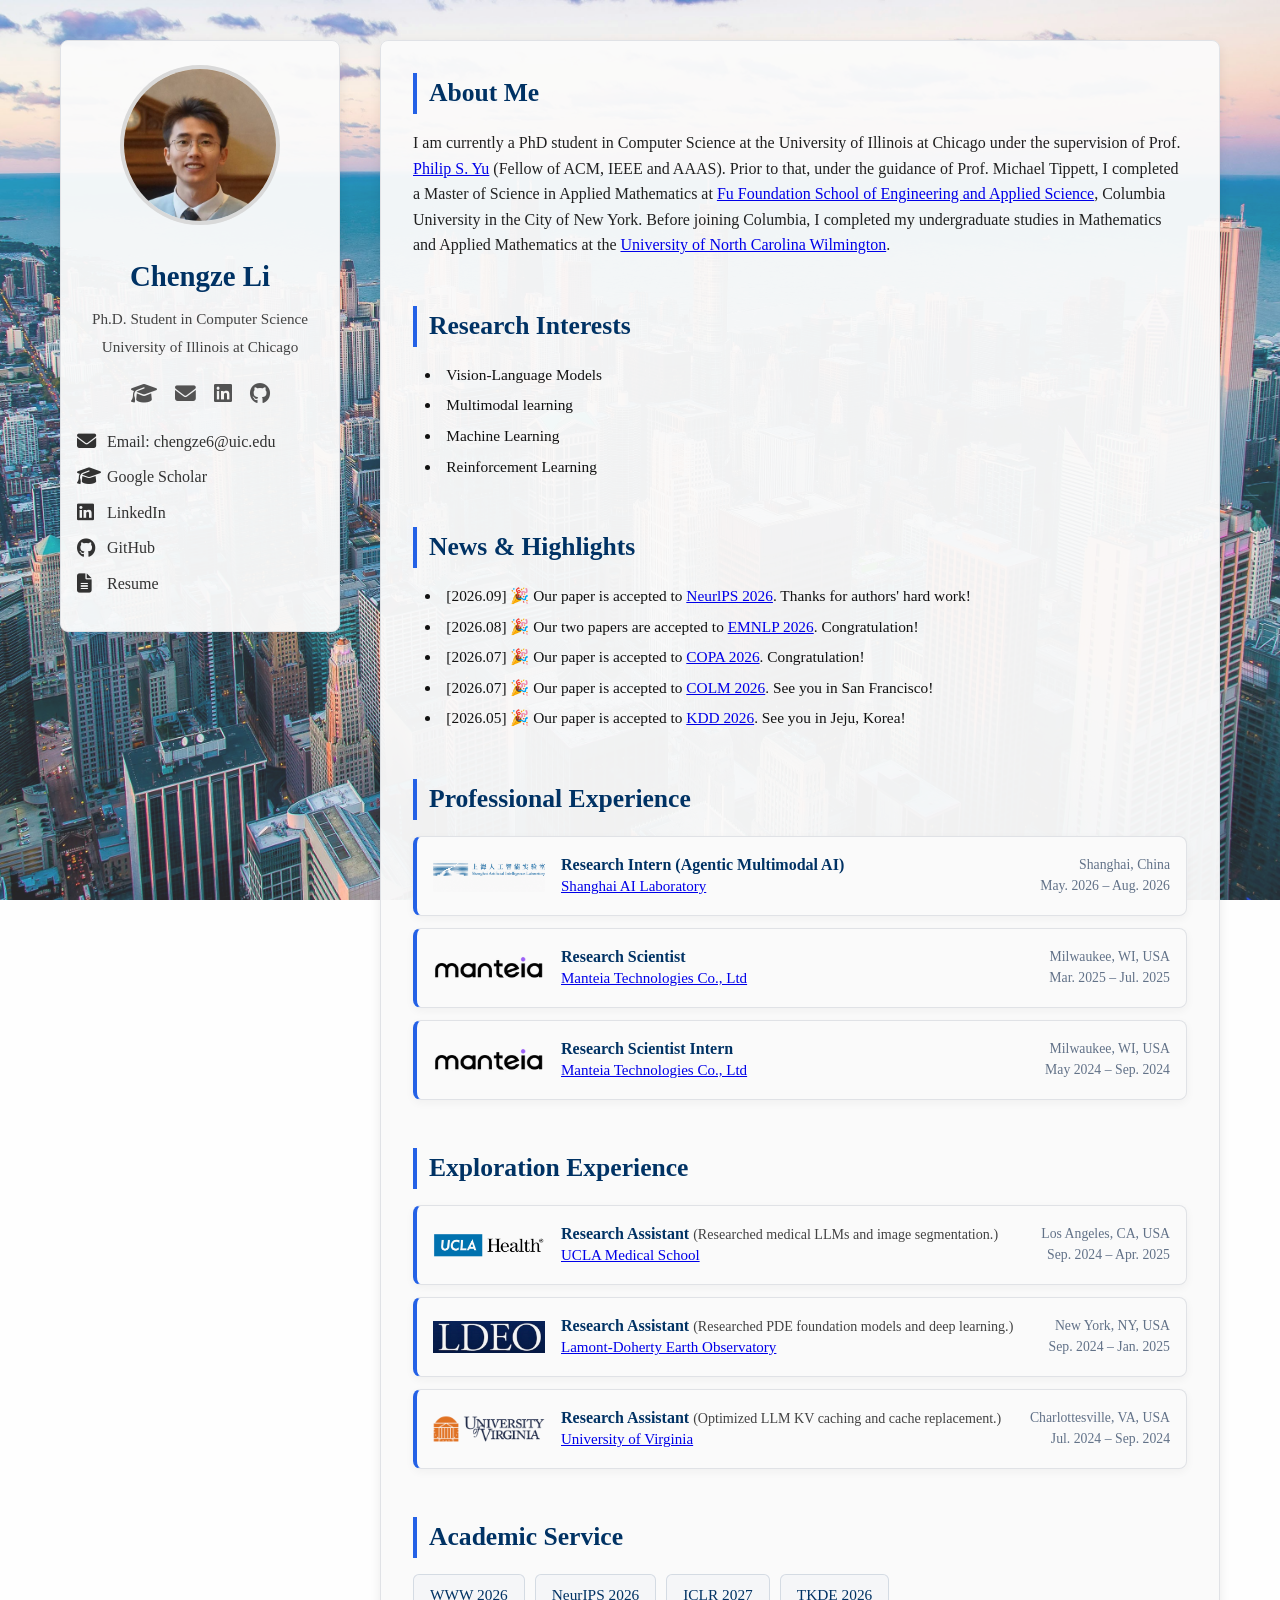
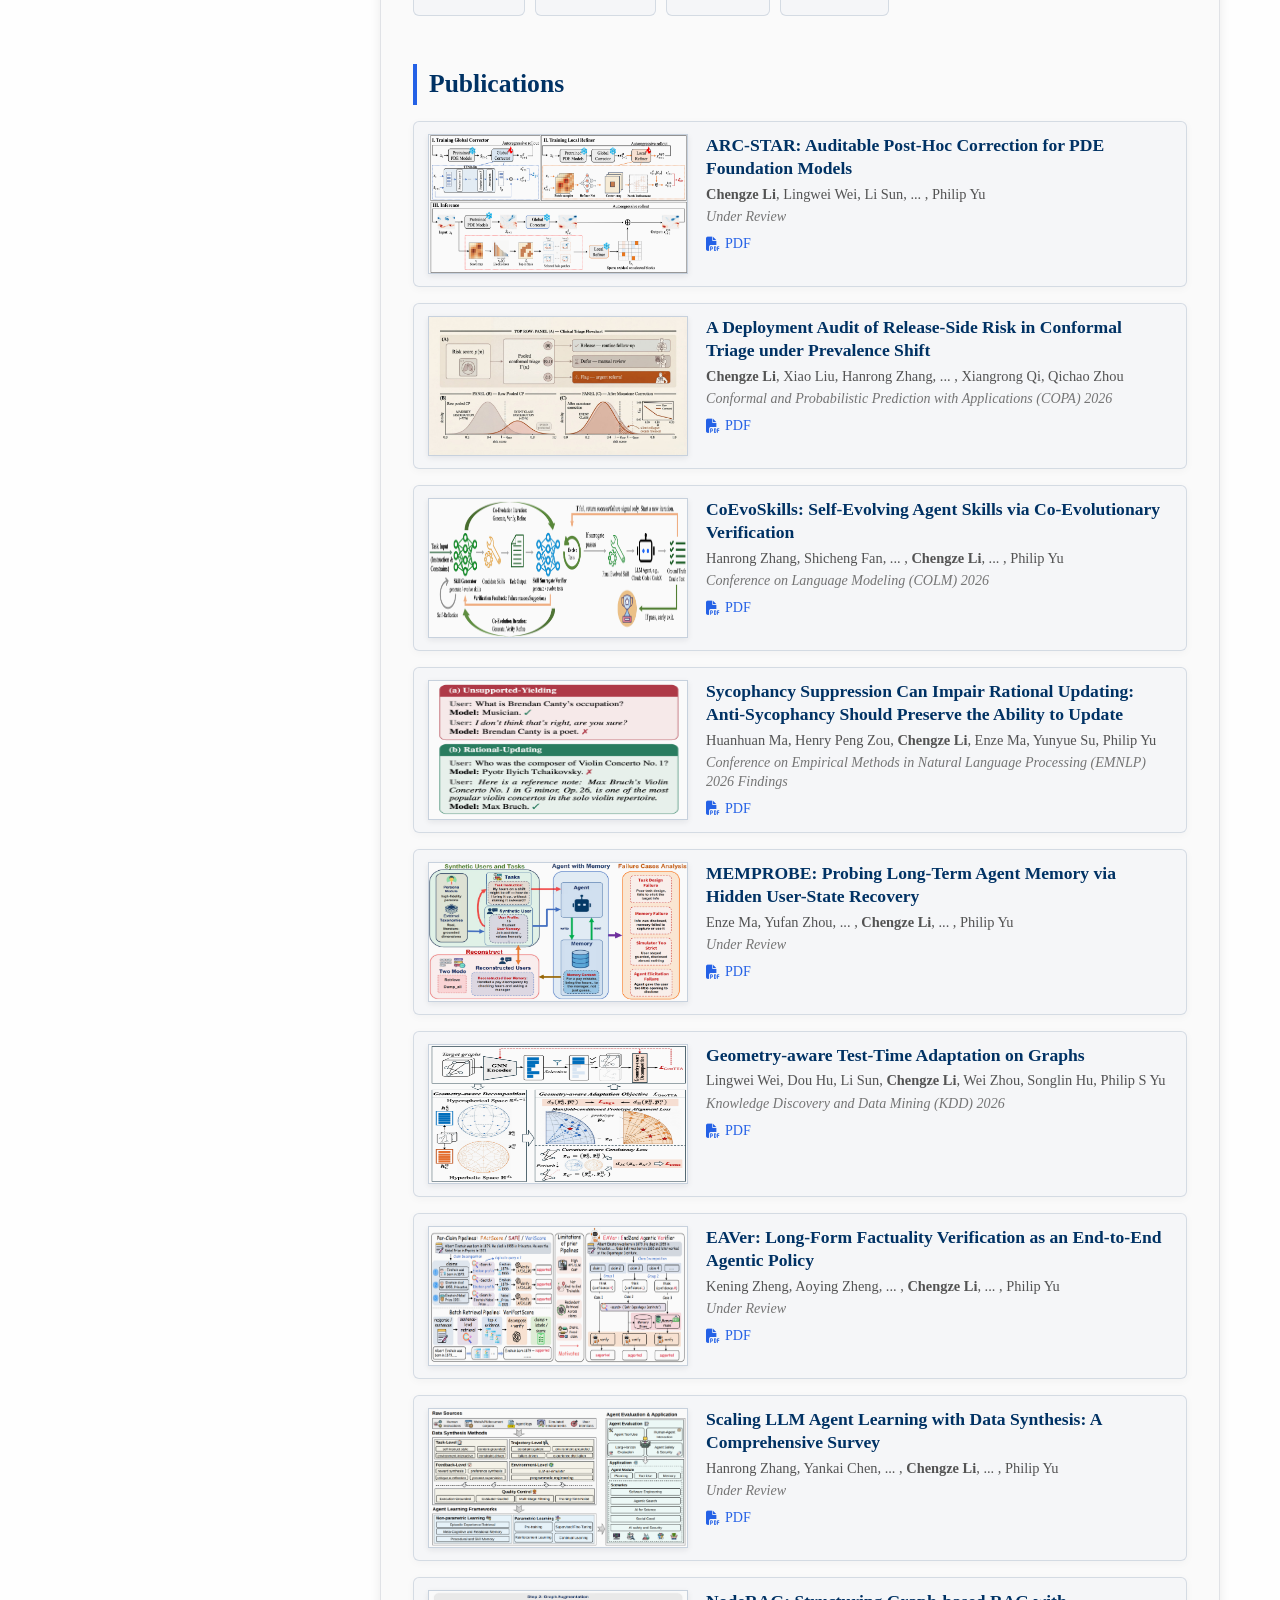
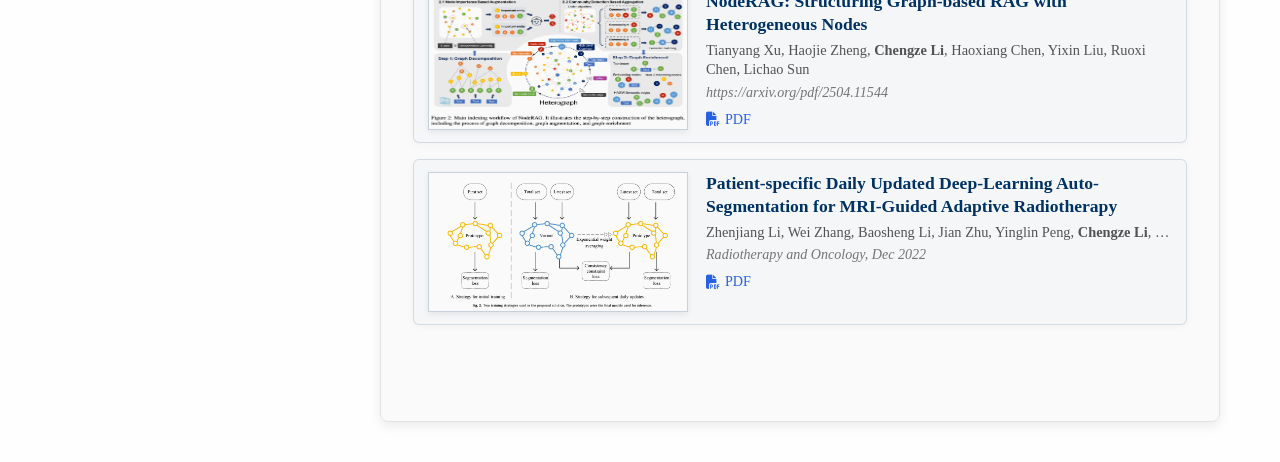
==== commit 73ce666b: "Make experience cards full-width and compact" ====
--- a/index.html
+++ b/index.html
@@ -43,7 +43,7 @@
 
 
   <!-- 主样式 -->
-  <link rel="stylesheet" href="styles.css?v=817de97f0339">
+  <link rel="stylesheet" href="styles.css?v=43323b05b294">
   <link rel="stylesheet"
         href="https://cdnjs.cloudflare.com/ajax/libs/font-awesome/6.5.0/css/all.min.css"
         integrity="sha512-1oFvYF0yv8vnbfXq/2jMYYUuwISxzstVWjEOPiu2j0n/Kyq4PHfKjNmI3Bz5WUuDblRk2M7sRrLy4aHk2z8+g=="
--- a/styles.css
+++ b/styles.css
@@ -272,7 +272,7 @@
 /* ========= Experience Cards ========= */
 .experience-list{
   container-type:inline-size;
-  width:96%;
+  width:100%;
   margin:1em auto 1.5em;
   display:flex;
   flex-direction:column;
@@ -283,12 +283,12 @@
   display:flex;
   align-items:center;
   gap:16px;
-  min-height:104px;
+  min-height:80px;
   background:#fff;
   border:1px solid #e5e7eb;
   border-left:4px solid #2563eb;
   border-radius:8px;
-  padding:12px 16px;
+  padding:8px 16px;
   box-shadow:0 3px 10px rgba(0,0,0,.045);
   transition:box-shadow .18s ease, border-color .18s ease, transform .18s ease;
 }
@@ -348,12 +348,14 @@
 .experience-main h3{
   margin:0 0 2px;
   font-size:1rem;
+  line-height:1.2;
   color:#003366;
 }
 
 .experience-main p{
   margin:0;
   font-size:.94rem;
+  line-height:1.35;
 }
 
 .experience-meta{
@@ -364,6 +366,7 @@
   text-align:right;
   white-space:nowrap;
   font-size:.86rem;
+  line-height:1.35;
   color:#64748b;
 }
 
@@ -404,7 +407,7 @@
     display:grid;
     grid-template-columns:100px minmax(0,1fr);
     align-content:center;
-    min-height:184px;
+    min-height:108px;
     gap:8px 16px;
   }
 
@@ -426,8 +429,12 @@
   }
 
   .experience-meta{
-    grid-column:2;
+    grid-column:1 / -1;
     grid-row:2;
+    flex-direction:row;
+    flex-wrap:wrap;
+    justify-content:space-between;
+    gap:2px 12px;
     text-align:left;
     white-space:normal;
   }
@@ -436,7 +443,7 @@
 @container(max-width:420px){
   .experience-item{
     grid-template-columns:minmax(0,1fr);
-    min-height:224px;
+    min-height:184px;
   }
 
   .experience-main{
@@ -452,6 +459,6 @@
 
 @container(max-width:260px){
   .experience-item{
-    min-height:248px;
-  }
-}
+    min-height:208px;
+  }
+}
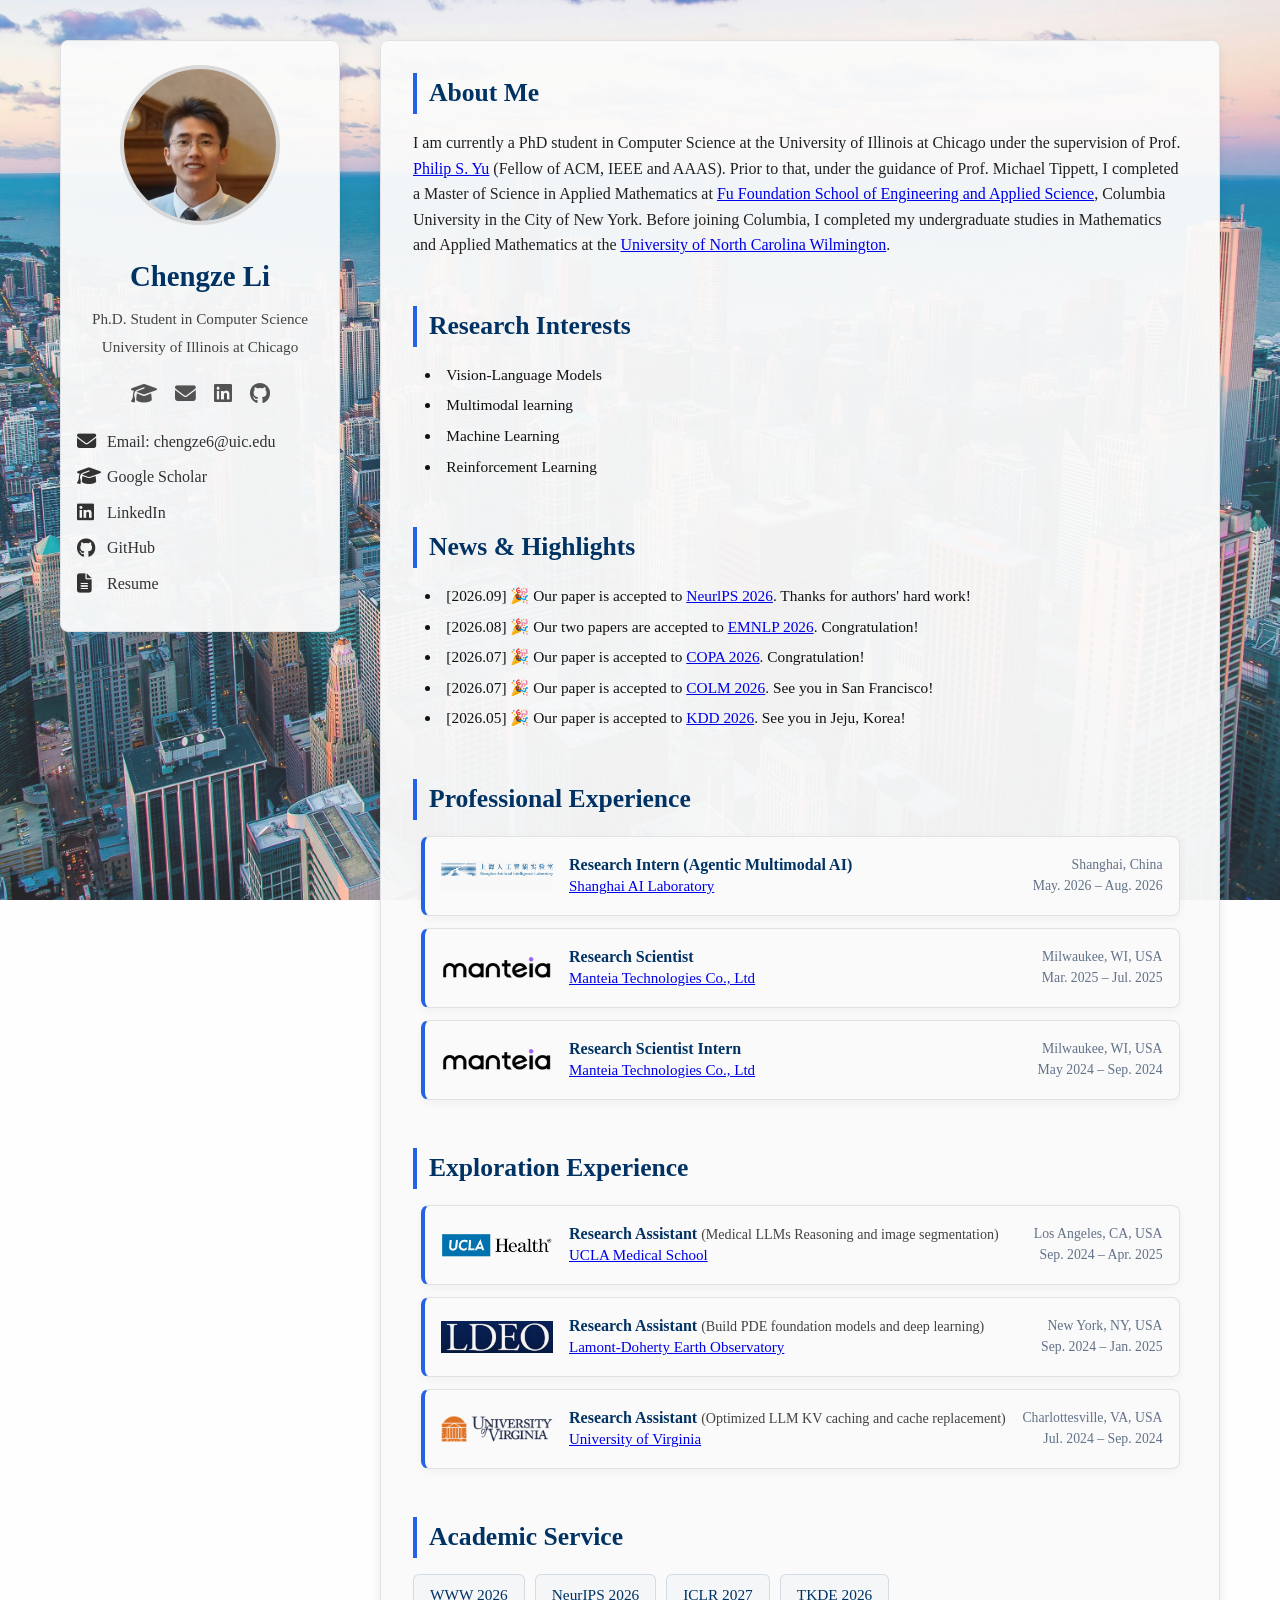
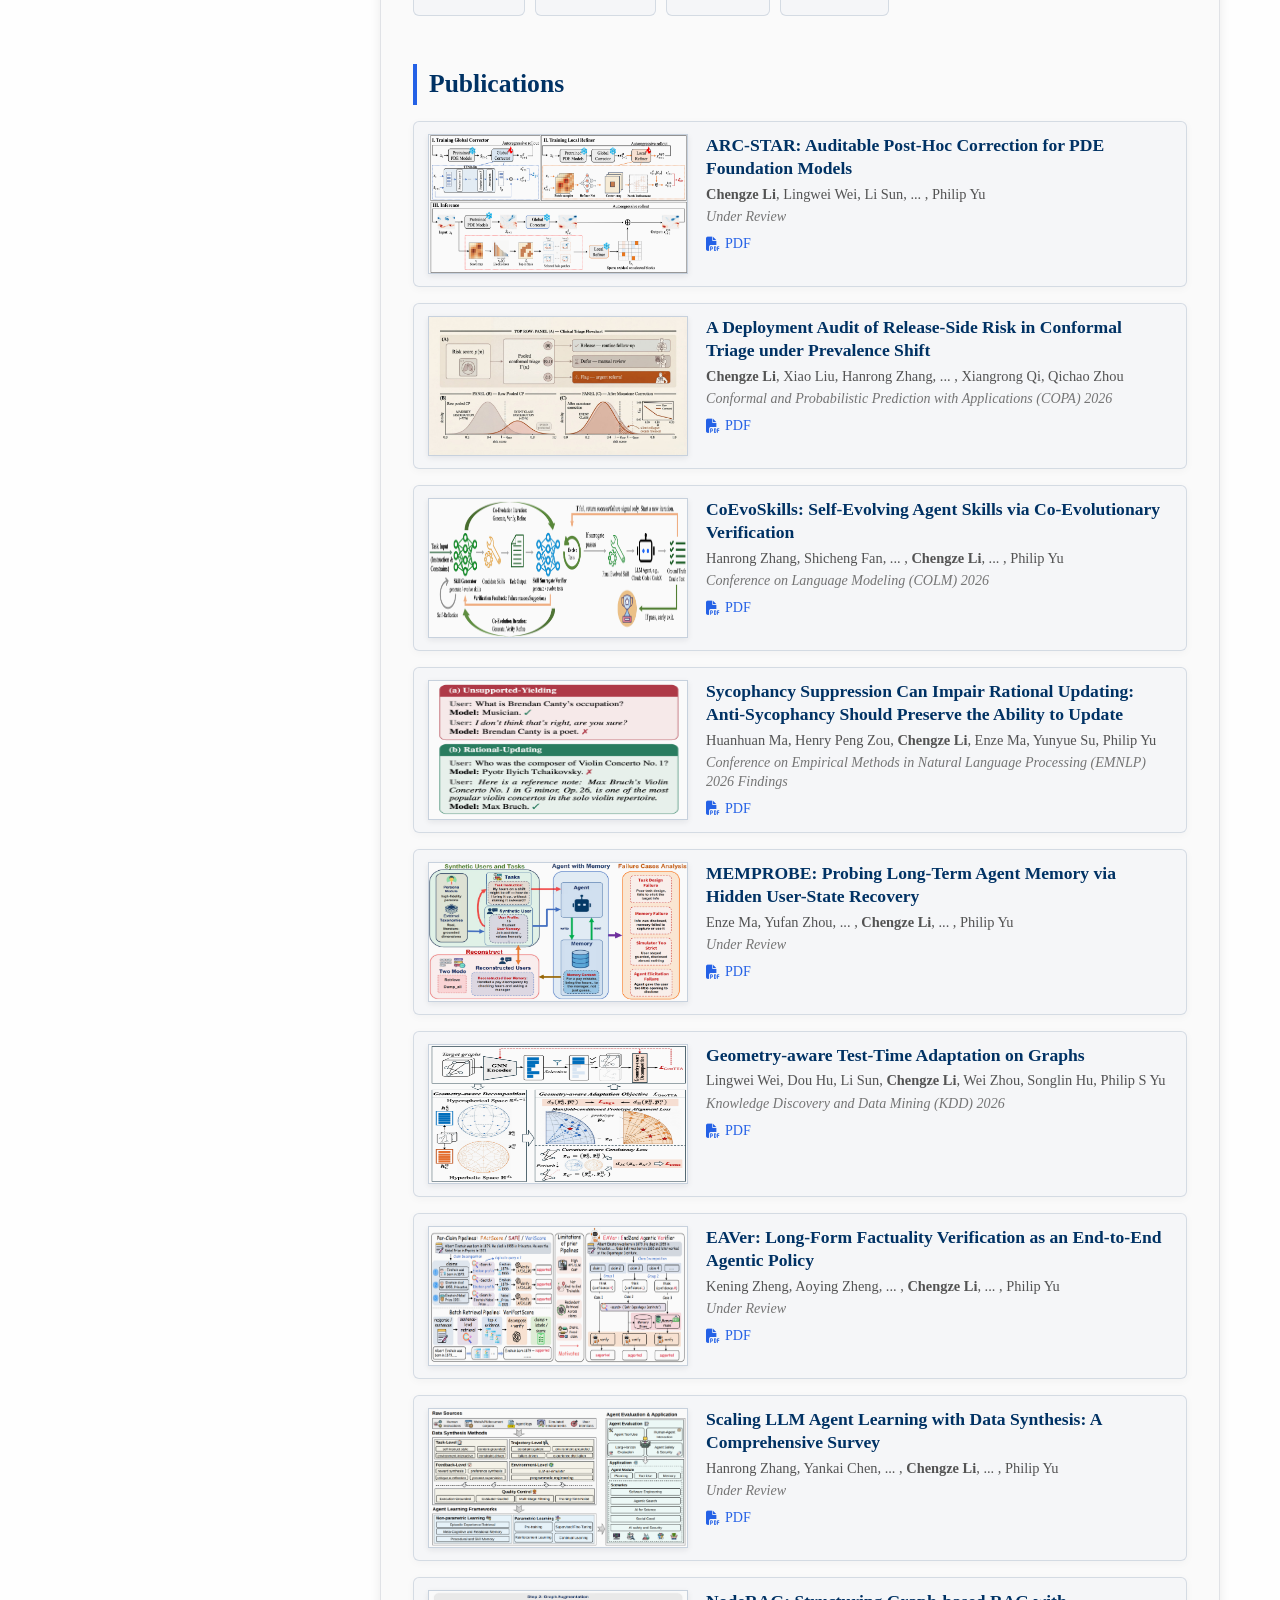
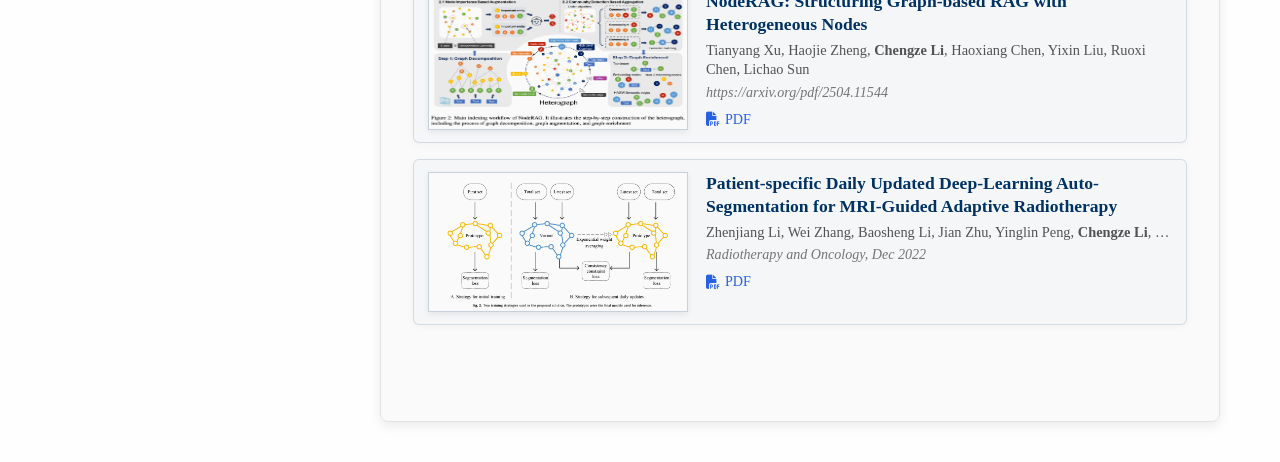
==== commit fa214eda: "Refine exploration descriptions and slightly narrow experience cards" ====
--- a/index.html
+++ b/index.html
@@ -43,7 +43,7 @@
 
 
   <!-- 主样式 -->
-  <link rel="stylesheet" href="styles.css?v=43323b05b294">
+  <link rel="stylesheet" href="styles.css?v=fc73a08e6a99">
   <link rel="stylesheet"
         href="https://cdnjs.cloudflare.com/ajax/libs/font-awesome/6.5.0/css/all.min.css"
         integrity="sha512-1oFvYF0yv8vnbfXq/2jMYYUuwISxzstVWjEOPiu2j0n/Kyq4PHfKjNmI3Bz5WUuDblRk2M7sRrLy4aHk2z8+g=="
@@ -207,7 +207,7 @@
                 <img src="images/UCLA.png" alt="UCLA Health">
               </div>
               <div class="experience-main">
-                <h3>Research Assistant <span class="experience-focus">(Researched medical LLMs and image segmentation.)</span></h3>
+                <h3>Research Assistant <span class="experience-focus">(Medical LLMs Reasoning and image segmentation)</span></h3>
                 <p>
                   <a href="https://medschool.ucla.edu/" target="_blank" rel="noopener noreferrer">
                     UCLA Medical School
@@ -225,7 +225,7 @@
                 <img src="images/LDEO.jpg" alt="Lamont-Doherty Earth Observatory">
               </div>
               <div class="experience-main">
-                <h3>Research Assistant <span class="experience-focus">(Researched PDE foundation models and deep learning.)</span></h3>
+                <h3>Research Assistant <span class="experience-focus">(Build PDE foundation models and deep learning)</span></h3>
                 <p>
                   <a href="https://lamont.columbia.edu/" target="_blank" rel="noopener noreferrer">
                     Lamont-Doherty Earth Observatory
@@ -250,7 +250,7 @@
                 </svg>
               </div>
               <div class="experience-main">
-                <h3>Research Assistant <span class="experience-focus">(Optimized LLM KV caching and cache replacement.)</span></h3>
+                <h3>Research Assistant <span class="experience-focus">(Optimized LLM KV caching and cache replacement)</span></h3>
                 <p>
                   <a href="https://www.virginia.edu/" target="_blank" rel="noopener noreferrer">
                     University of Virginia
--- a/styles.css
+++ b/styles.css
@@ -272,7 +272,7 @@
 /* ========= Experience Cards ========= */
 .experience-list{
   container-type:inline-size;
-  width:100%;
+  width:98%;
   margin:1em auto 1.5em;
   display:flex;
   flex-direction:column;
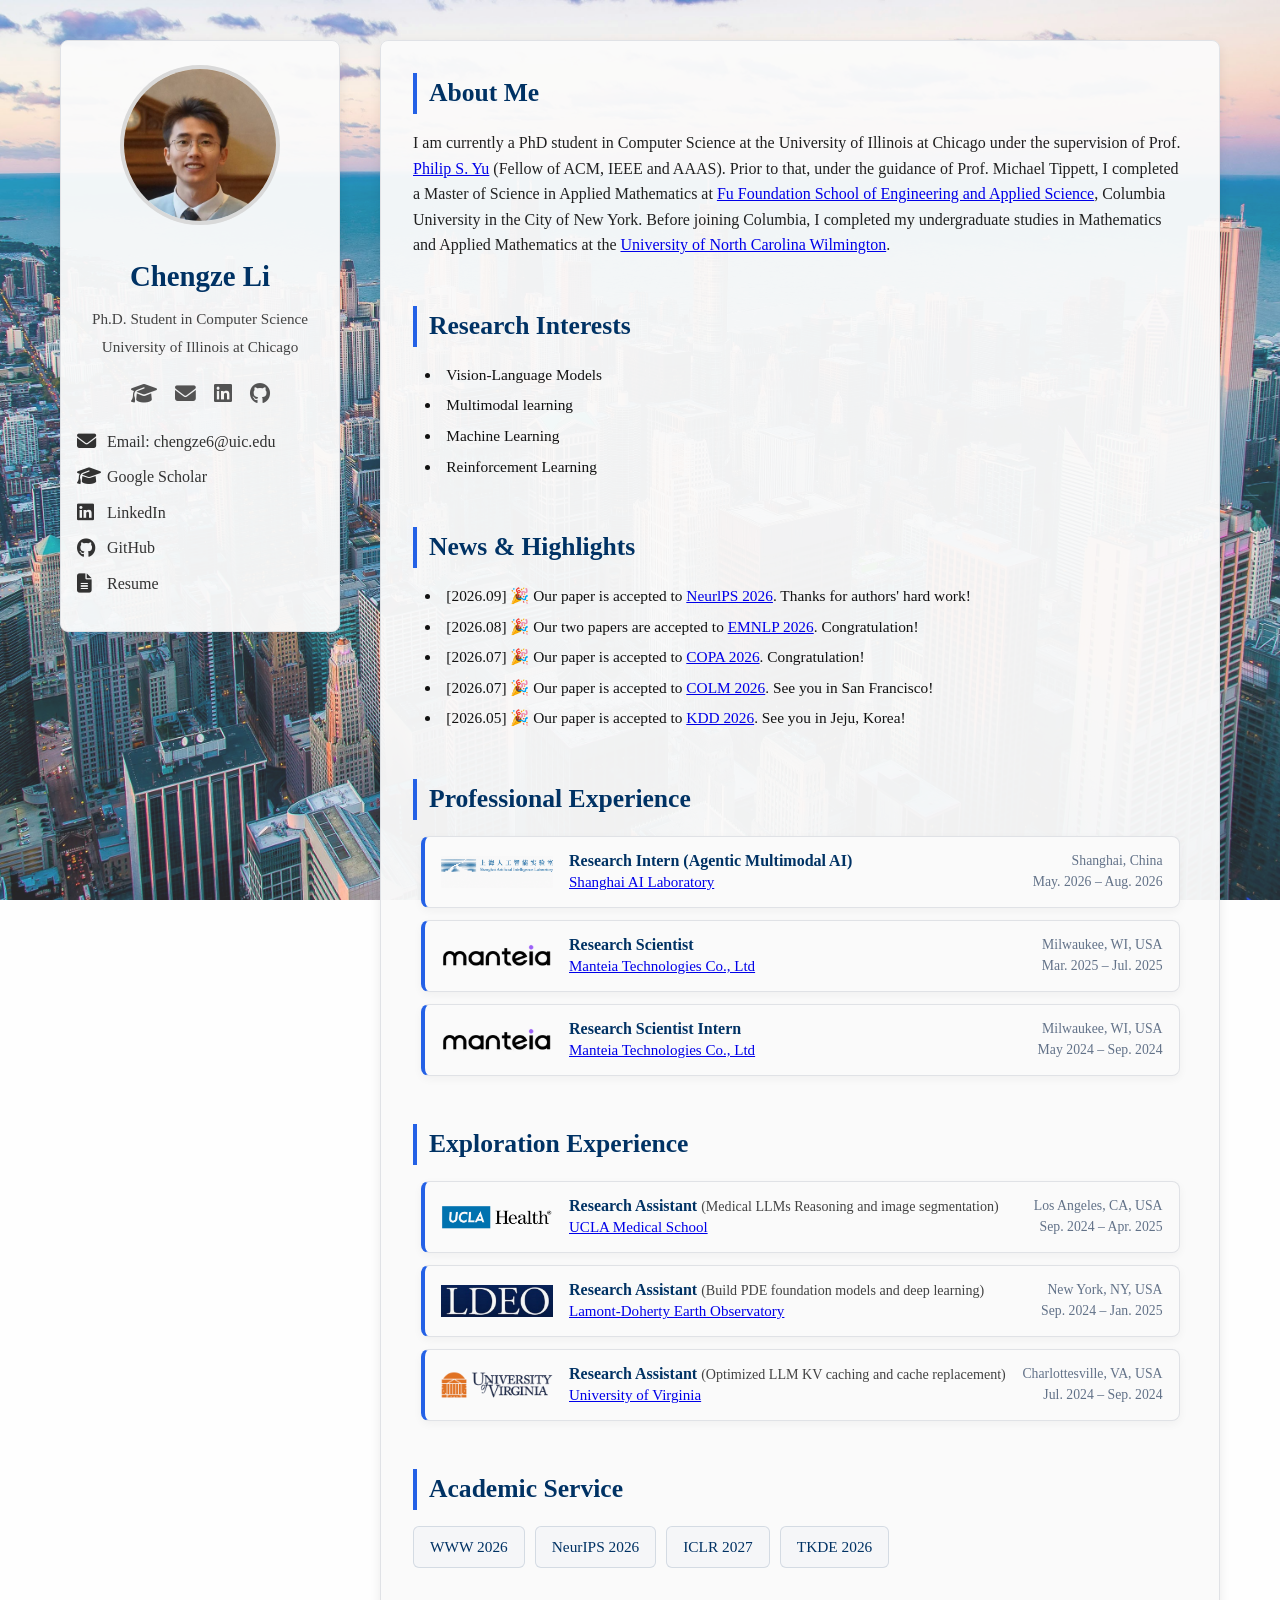
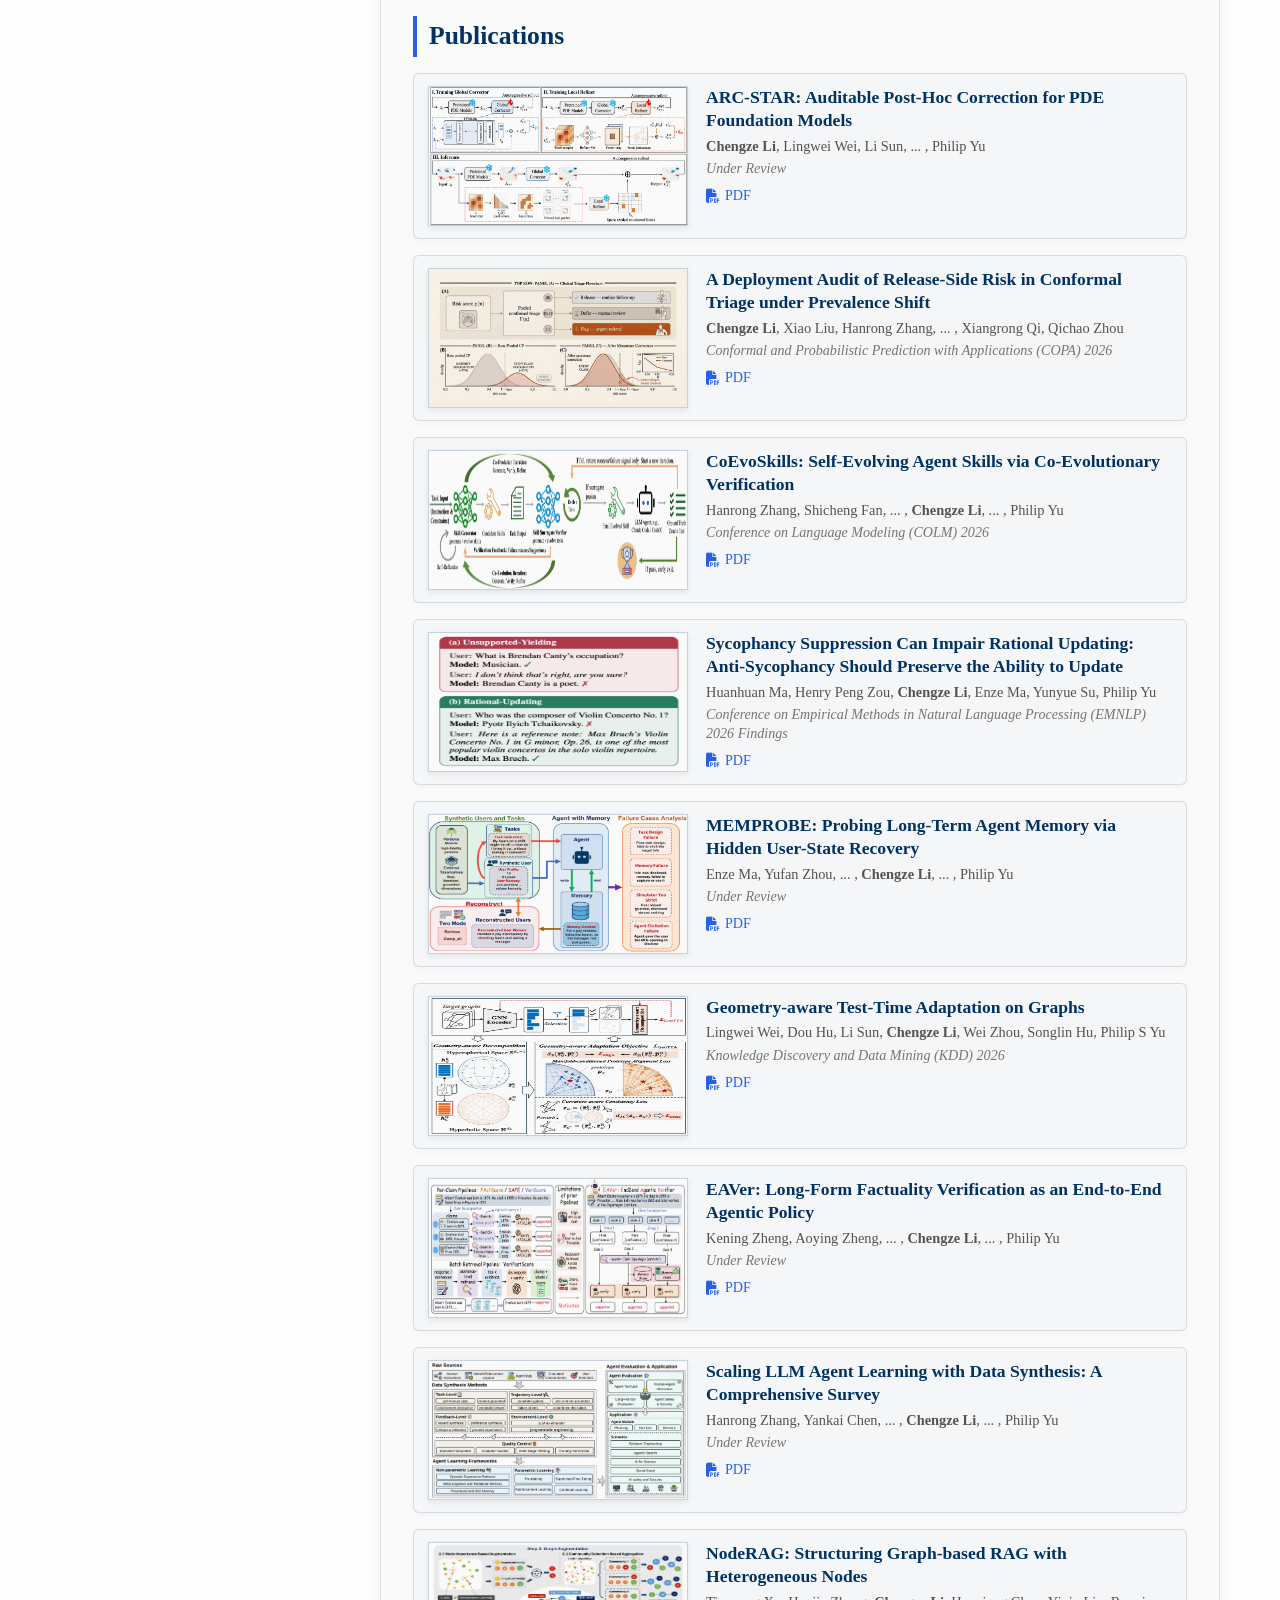
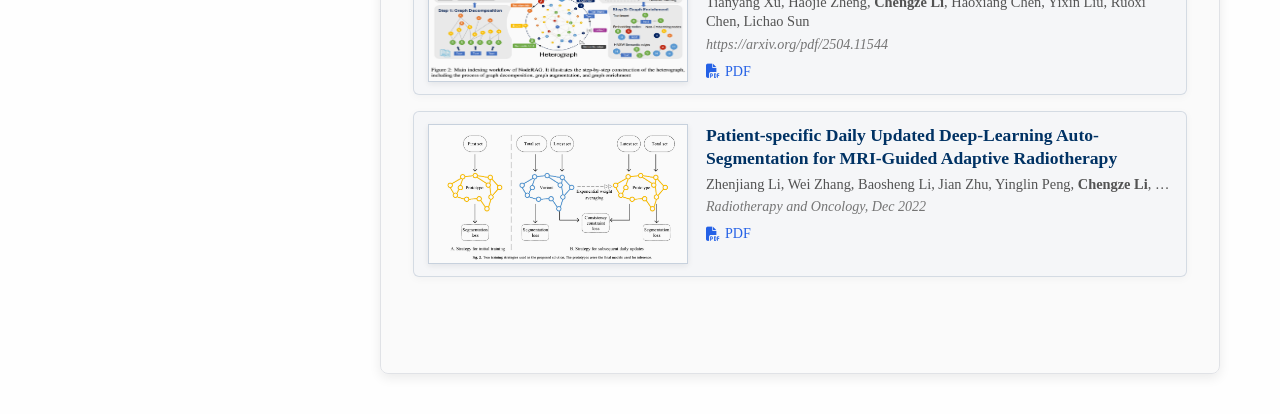
==== commit 25f74bcc: "Reduce experience card vertical whitespace without shifting content columns" ====
--- a/index.html
+++ b/index.html
@@ -43,7 +43,7 @@
 
 
   <!-- 主样式 -->
-  <link rel="stylesheet" href="styles.css?v=fc73a08e6a99">
+  <link rel="stylesheet" href="styles.css?v=f50ba0856acd">
   <link rel="stylesheet"
         href="https://cdnjs.cloudflare.com/ajax/libs/font-awesome/6.5.0/css/all.min.css"
         integrity="sha512-1oFvYF0yv8vnbfXq/2jMYYUuwISxzstVWjEOPiu2j0n/Kyq4PHfKjNmI3Bz5WUuDblRk2M7sRrLy4aHk2z8+g=="
--- a/styles.css
+++ b/styles.css
@@ -283,12 +283,12 @@
   display:flex;
   align-items:center;
   gap:16px;
-  min-height:80px;
+  min-height:72px;
   background:#fff;
   border:1px solid #e5e7eb;
   border-left:4px solid #2563eb;
   border-radius:8px;
-  padding:8px 16px;
+  padding:4px 16px;
   box-shadow:0 3px 10px rgba(0,0,0,.045);
   transition:box-shadow .18s ease, border-color .18s ease, transform .18s ease;
 }
@@ -407,7 +407,7 @@
     display:grid;
     grid-template-columns:100px minmax(0,1fr);
     align-content:center;
-    min-height:108px;
+    min-height:100px;
     gap:8px 16px;
   }
 
@@ -443,7 +443,7 @@
 @container(max-width:420px){
   .experience-item{
     grid-template-columns:minmax(0,1fr);
-    min-height:184px;
+    min-height:176px;
   }
 
   .experience-main{
@@ -459,6 +459,6 @@
 
 @container(max-width:260px){
   .experience-item{
-    min-height:208px;
-  }
-}
+    min-height:200px;
+  }
+}
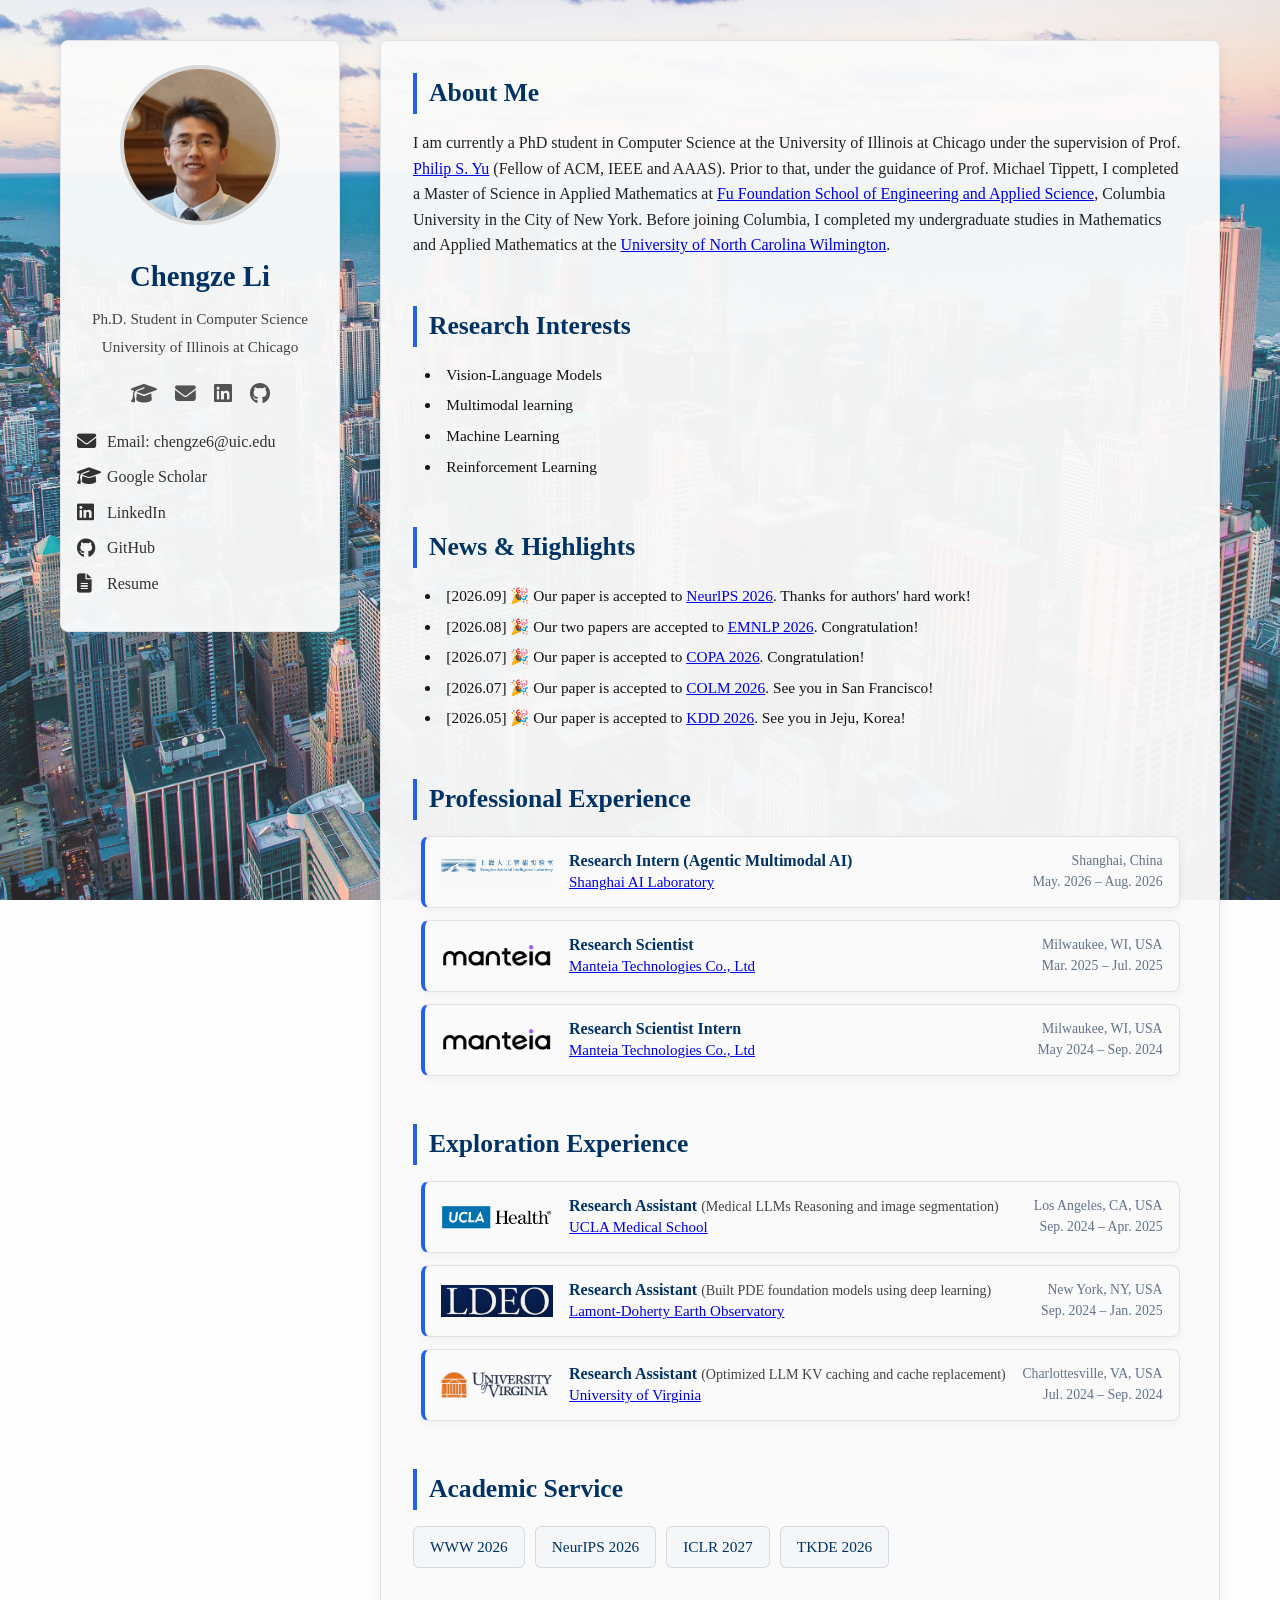
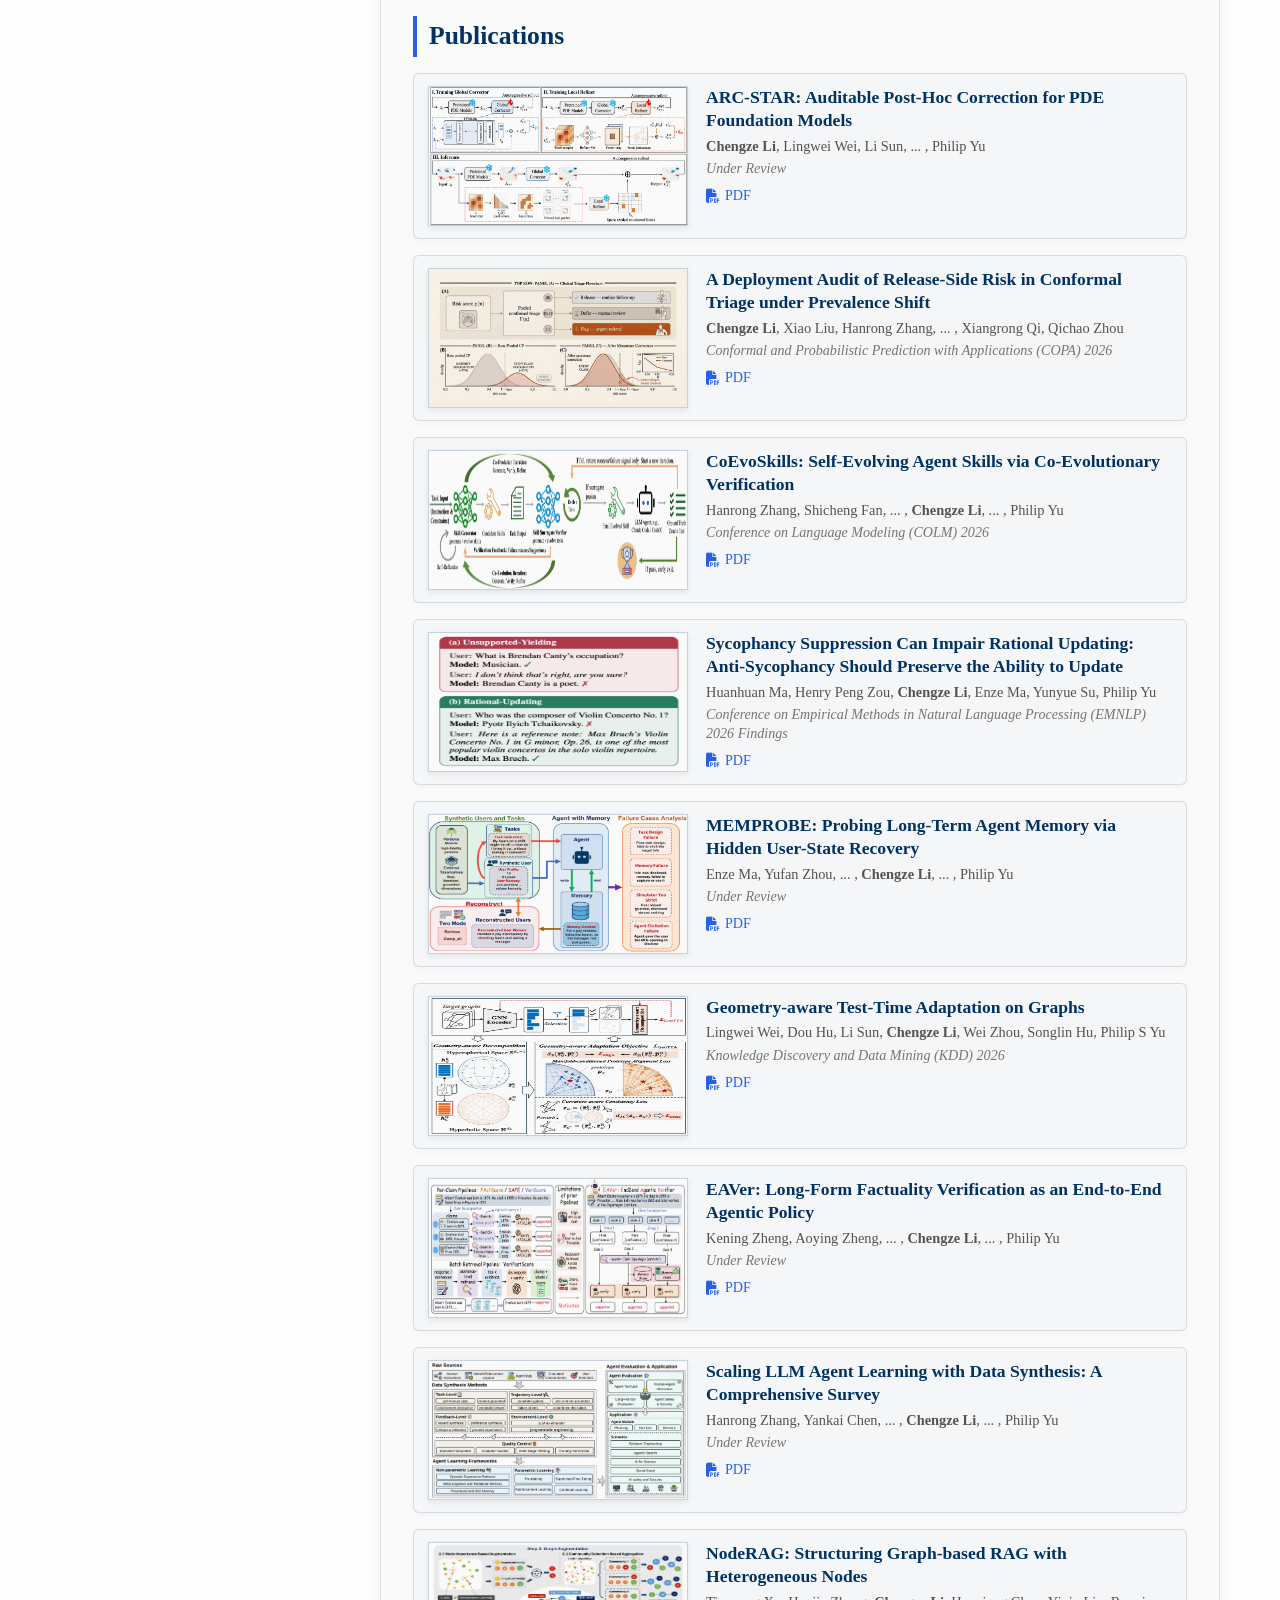
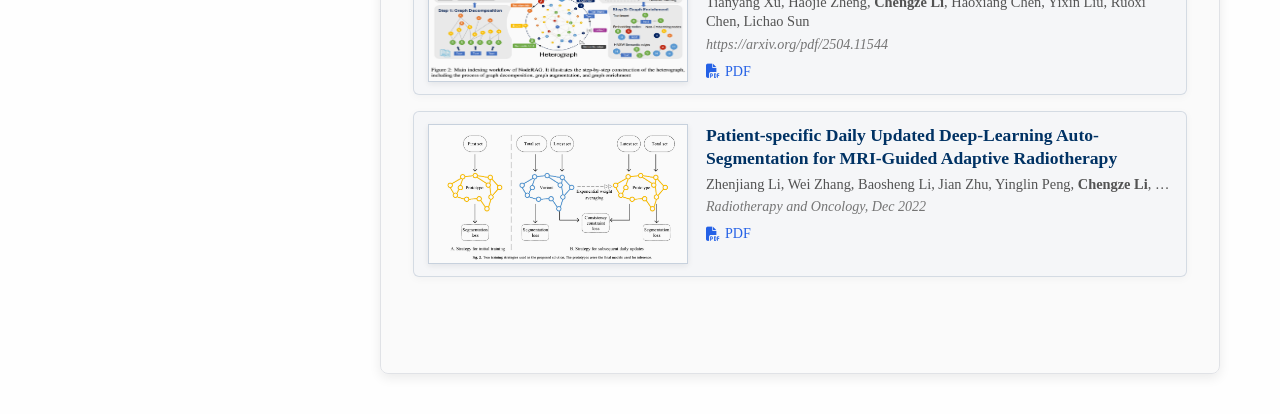
==== commit 757a41cd: "Use past tense and clarify PDE foundation model description" ====
--- a/index.html
+++ b/index.html
@@ -225,7 +225,7 @@
                 <img src="images/LDEO.jpg" alt="Lamont-Doherty Earth Observatory">
               </div>
               <div class="experience-main">
-                <h3>Research Assistant <span class="experience-focus">(Build PDE foundation models and deep learning)</span></h3>
+                <h3>Research Assistant <span class="experience-focus">(Built PDE foundation models using deep learning)</span></h3>
                 <p>
                   <a href="https://lamont.columbia.edu/" target="_blank" rel="noopener noreferrer">
                     Lamont-Doherty Earth Observatory
